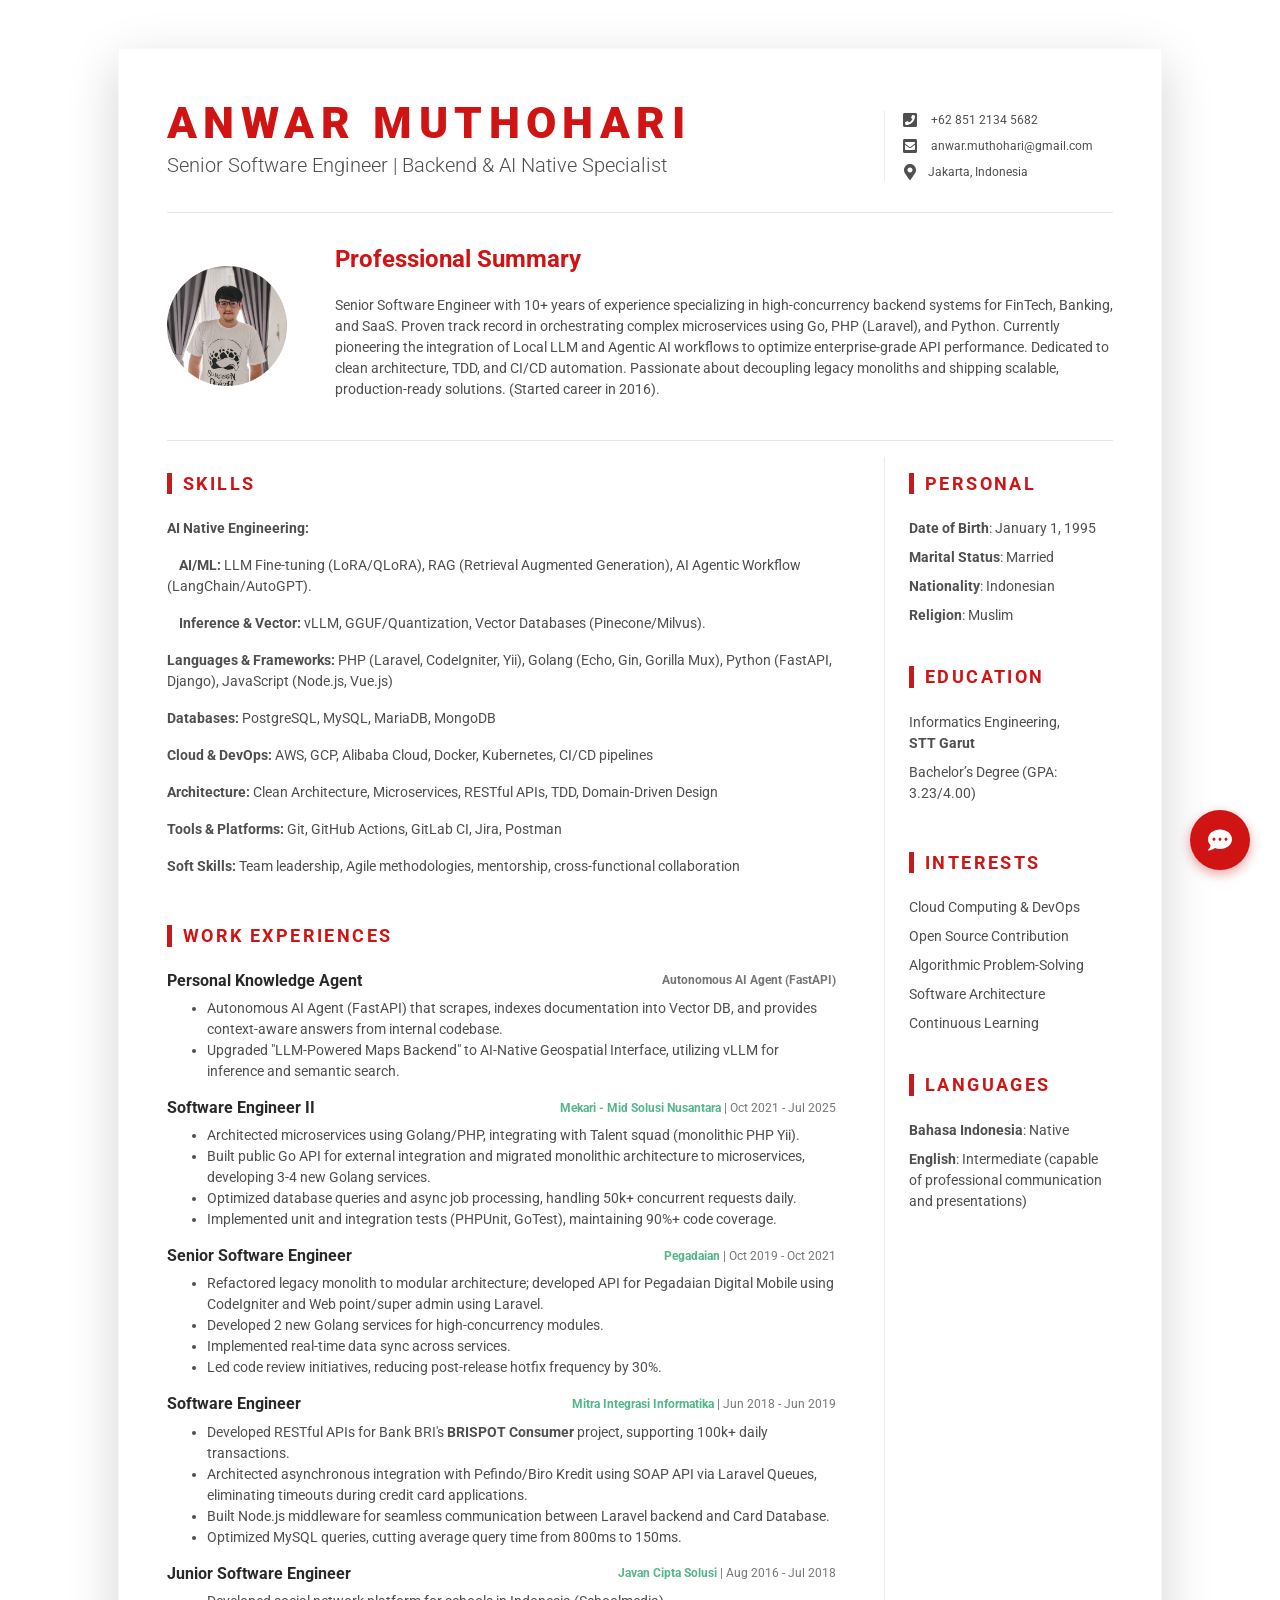
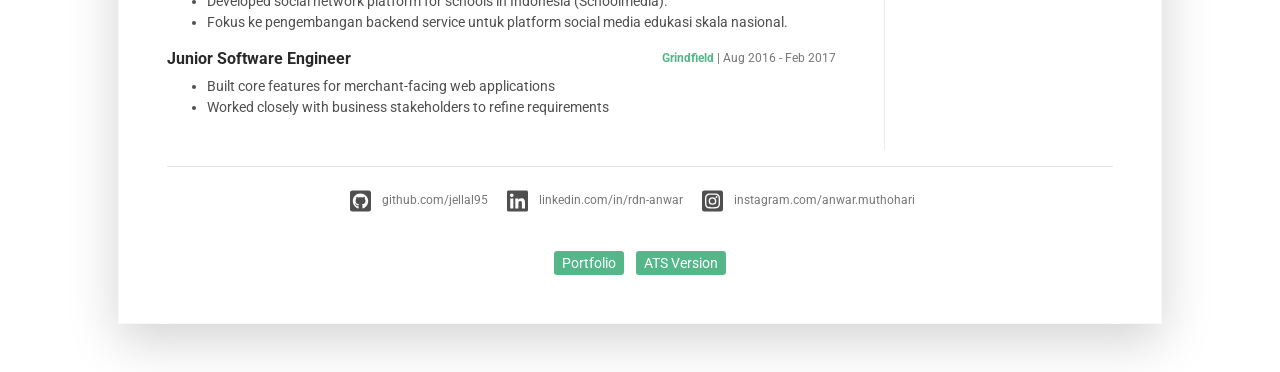
==== index.html @ 89dfbe62 "feat: correct Javan/Suitmedia/Schoolmedia project details and adjust 10+ year experience timeline" ====
<!DOCTYPE html>
<html lang="en">
<head>
    <title>Anwar Muthohari - Software Engineer</title>

    <!-- Meta -->
    <meta charset="utf-8">
    <meta name="viewport" content="width=device-width, initial-scale=1.0">
    <meta name="description"
          content="Anwar Muthohari - Senior Software Engineer with expertise in PHP, Golang, and scalable system development.">
    <link rel="shortcut icon" href="favicon.ico">

    <!-- Google Fonts -->
    <link href="https://fonts.googleapis.com/css?family=Roboto:300,400,500,700" rel="stylesheet">

    <!-- FontAwesome JS-->
    <script defer src="assets/fontawesome/js/all.min.js"></script>

    <!-- Theme CSS -->
    <link id="theme-style" rel="stylesheet" href="assets/css/devresume.css">
    <style>
        .resume-name {
            color: #d01414;
        }

        .resume-section-heading:before {
            background: #c31c1c;
        }

        .resume-section-heading {
            color: #d01414;
        }

        /* AI Chat Widget CSS */
        .ai-chat-widget {
            position: fixed;
            bottom: 30px;
            right: 30px;
            z-index: 1000;
            font-family: 'Roboto', sans-serif;
        }
        .ai-chat-btn {
            width: 60px;
            height: 60px;
            border-radius: 50%;
            background-color: #d01414;
            color: white;
            border: none;
            box-shadow: 0 4px 12px rgba(208, 20, 20, 0.4);
            cursor: pointer;
            font-size: 24px;
            display: flex;
            align-items: center;
            justify-content: center;
            transition: transform 0.3s ease, background-color 0.3s ease;
        }
        .ai-chat-btn:hover {
            transform: scale(1.1);
            background-color: #c31c1c;
        }
        .ai-chat-window {
            display: none;
            position: absolute;
            bottom: 80px;
            right: 0;
            width: 340px;
            height: 420px;
            background: white;
            border-radius: 12px;
            box-shadow: 0 5px 25px rgba(0,0,0,0.2);
            flex-direction: column;
            overflow: hidden;
            border: 1px solid #f0f0f0;
        }
        .ai-chat-header {
            background-color: #d01414;
            color: white;
            padding: 15px;
            display: flex;
            justify-content: space-between;
            align-items: center;
            font-weight: 500;
        }
        .ai-chat-close {
            cursor: pointer;
            background: none;
            border: none;
            color: white;
            font-size: 18px;
            padding: 0;
        }
        .ai-chat-messages {
            flex-grow: 1;
            padding: 15px;
            overflow-y: auto;
            background-color: #fcfcfc;
            display: flex;
            flex-direction: column;
            gap: 12px;
        }
        .ai-message {
            max-width: 85%;
            padding: 10px 14px;
            border-radius: 12px;
            font-size: 14px;
            line-height: 1.4;
            word-wrap: break-word;
        }
        .ai-message.bot {
            background-color: #fff;
            border: 1px solid #eee;
            align-self: flex-start;
            border-bottom-left-radius: 4px;
            box-shadow: 0 1px 2px rgba(0,0,0,0.05);
        }
        .ai-message.user {
            background-color: #d01414;
            color: white;
            align-self: flex-end;
            border-bottom-right-radius: 4px;
            box-shadow: 0 1px 2px rgba(208, 20, 20, 0.2);
        }
        .ai-chat-input {
            display: flex;
            padding: 12px;
            background: white;
            border-top: 1px solid #eee;
            align-items: center;
        }
        .ai-chat-input input {
            flex-grow: 1;
            border: 1px solid #ddd;
            border-radius: 20px;
            padding: 8px 15px;
            outline: none;
            font-size: 14px;
            transition: border-color 0.2s;
        }
        .ai-chat-input input:focus {
            border-color: #d01414;
        }
        .ai-chat-input button {
            background: #d01414;
            color: white;
            border: none;
            border-radius: 50%;
            width: 38px;
            height: 38px;
            margin-left: 8px;
            cursor: pointer;
            display: flex;
            align-items: center;
            justify-content: center;
            transition: background-color 0.2s;
        }
        .ai-chat-input button:hover {
            background: #c31c1c;
        }
    </style>
</head>

<body>

<div class="main-wrapper">
    <div class="container px-3 px-lg-5">
        <article class="resume-wrapper mx-auto theme-bg-light p-5 mb-5 my-5 shadow-lg">
            <!-- Header -->
            <div class="resume-header">
                <div class="row align-items-center">
                    <div class="resume-title col-12 col-md-6 col-lg-8 col-xl-9">
                        <h2 class="resume-name mb-0 text-uppercase">Anwar Muthohari</h2>
                        <p class="resume-tagline">Senior Software Engineer | Backend & AI Native Specialist</p>
                    </div>
                    <div class="resume-contact col-12 col-md-6 col-lg-4 col-xl-3">
                        <ul class="list-unstyled mb-0">
                            <li class="mb-2">
                                <i class="fas fa-phone-square fa-fw fa-lg mr-2 "></i>
                                <a class="resume-link" href="tel:+6285121345682">+62 851 2134 5682</a>
                            </li>
                            <li class="mb-2">
                                <i class="fas fa-envelope-square fa-fw fa-lg mr-2"></i>
                                <a class="resume-link"
                                   href="mailto:anwar.muthohari@gmail.com">anwar.muthohari@gmail.com</a>
                            </li>
                            <li class="mb-0">
                                <i class="fas fa-map-marker-alt fa-fw fa-lg mr-2"></i>Jakarta, Indonesia
                            </li>
                        </ul>
                    </div>
                </div>

            </div>
            <hr>
            <div class="resume-intro py-3">
                <div class="media flex-column flex-md-row align-items-center">
                    <img class="resume-profile-image mb-3 mb-md-0 mr-md-5 ml-md-0 rounded mx-auto"
                         src="assets/images/anwar-profile-circle.png" alt="image">
                    <div class="media-body text-left">
                        <h4 class="item-title mb-md-0" style="color: #d01414">Professional Summary</h4>
                        <br>
                        <p class="mb-2">
                            Senior Software Engineer with 10+ years of experience specializing in high-concurrency backend systems for FinTech, Banking, and SaaS. Proven track record in orchestrating complex microservices using Go, PHP (Laravel), and Python. Currently pioneering the integration of Local LLM and Agentic AI workflows to optimize enterprise-grade API performance. Dedicated to clean architecture, TDD, and CI/CD automation. Passionate about decoupling legacy monoliths and shipping scalable, production-ready solutions. (Started career in 2016).
                        </p>
                    </div>
                </div>
            </div>
            <hr>
            <div class="resume-body">
                <div class="row">
                    <div class="resume-main col-12 col-lg-8 col-xl-9 pr-0 pr-lg-5">
                        <section class="education-section py-3">
                            <h3 class="text-uppercase resume-section-heading mb-4">Skills</h3>
                            <div class="item mb-3">
                                <div class="item-content">
                                    <p><strong>AI Native Engineering:</strong></p>
                                    <p>&nbsp;&nbsp;&nbsp;&nbsp;<strong>AI/ML:</strong> LLM Fine-tuning (LoRA/QLoRA), RAG (Retrieval Augmented Generation), AI Agentic Workflow (LangChain/AutoGPT).</p>
                                    <p>&nbsp;&nbsp;&nbsp;&nbsp;<strong>Inference & Vector:</strong> vLLM, GGUF/Quantization, Vector Databases (Pinecone/Milvus).</p>
                                    <p><strong>Languages & Frameworks:</strong> PHP (Laravel, CodeIgniter, Yii), Golang
                                        (Echo, Gin, Gorilla Mux), Python (FastAPI, Django), JavaScript (Node.js, Vue.js)
                                    </p>
                                    <p><strong>Databases:</strong> PostgreSQL, MySQL, MariaDB, MongoDB</p>

                                    <p><strong>Cloud & DevOps:</strong> AWS, GCP, Alibaba Cloud, Docker, Kubernetes,
                                        CI/CD pipelines</p>
                                    <p><strong>Architecture:</strong> Clean Architecture, Microservices, RESTful APIs,
                                        TDD, Domain-Driven Design</p>
                                    <p><strong>Tools & Platforms:</strong> Git, GitHub Actions, GitLab CI, Jira, Postman
                                    </p>
                                    <p><strong>Soft Skills:</strong> Team leadership, Agile methodologies, mentorship,
                                        cross-functional collaboration</p>
                                </div>
                            </div>
                        </section>

                        <section class="work-section py-3">
                            <h3 class="text-uppercase resume-section-heading mb-4">Work Experiences</h3>

                            <div class="item mb-3">
                                <div class="item-heading row align-items-center mb-2">
                                    <h4 class="item-title col-12 col-md-6 col-lg-5 mb-2 mb-md-0">Personal Knowledge Agent</h4>
                                    <div class="item-meta col-12 col-md-6 col-lg-7 text-muted text-left text-md-right">
                                        <strong>Autonomous AI Agent (FastAPI)</strong>
                                    </div>
                                </div>
                                <div class="item-content">
                                    <ul class="resume-list">
                                        <li>Autonomous AI Agent (FastAPI) that scrapes, indexes documentation into Vector DB, and provides context-aware answers from internal codebase.</li>
                                        <li>Upgraded "LLM-Powered Maps Backend" to AI-Native Geospatial Interface, utilizing vLLM for inference and semantic search.</li>
                                    </ul>
                                </div>
                            </div>

                            <div class="item mb-3">
                                <div class="item-heading row align-items-center mb-2">
                                    <h4 class="item-title col-12 col-md-6 col-lg-5 mb-2 mb-md-0">Software Engineer
                                        II</h4>
                                    <div class="item-meta col-12 col-md-6 col-lg-7 text-muted text-left text-md-right">
                                        <strong><a href="https://mekari.com" target="_blank">Mekari - Mid Solusi
                                            Nusantara</a></strong> | Oct 2021 - Jul 2025
                                    </div>
                                </div>
                                <div class="item-content">
                                    <ul class="resume-list">
                                        <li>Architected microservices using Golang/PHP, integrating with Talent squad (monolithic PHP Yii).</li>
                                        <li>Built public Go API for external integration and migrated monolithic architecture to microservices, developing 3-4 new Golang services.</li>
                                        <li>Optimized database queries and async job processing, handling 50k+ concurrent requests daily.</li>
                                        <li>Implemented unit and integration tests (PHPUnit, GoTest), maintaining 90%+ code coverage.</li>
                                    </ul>
                                </div>
                            </div>

                            <div class="item mb-3">
                                <div class="item-heading row align-items-center mb-2">
                                    <h4 class="item-title col-12 col-md-6 col-lg-7 mb-2 mb-md-0">Senior Software
                                        Engineer</h4>
                                    <div class="item-meta col-12 col-md-6 col-lg-5 text-muted text-left text-md-right">
                                        <strong>
                                            <a href="https://pegadaian.co.id" target="_blank">Pegadaian </a>
                                        </strong> | Oct 2019 - Oct 2021
                                    </div>
                                </div>
                                <div class="item-content">
                                    <ul class="resume-list">
                                        <li>Refactored legacy monolith to modular architecture; developed API for Pegadaian Digital Mobile using CodeIgniter and Web point/super admin using Laravel.</li>
                                        <li>Developed 2 new Golang services for high-concurrency modules.</li>
                                        <li>Implemented real-time data sync across services.</li>
                                        <li>Led code review initiatives, reducing post-release hotfix frequency by 30%.</li>
                                    </ul>
                                </div>
                            </div>

                            <div class="item mb-3">
                                <div class="item-heading row align-items-center mb-2">
                                    <h4 class="item-title col-12 col-md-6 col-lg-5 mb-2 mb-md-0">Software Engineer</h4>
                                    <div class="item-meta col-12 col-md-6 col-lg-7 text-muted text-left text-md-right">
                                        <strong><a href="https://www.mii.co.id" target="_blank">Mitra Integrasi
                                            Informatika</a></strong> | Jun 2018 - Jun 2019
                                    </div>
                                </div>
                                <div class="item-content">
                                    <ul class="resume-list">
                                        <li>Developed RESTful APIs for Bank BRI's <strong>BRISPOT Consumer</strong> project, supporting 100k+ daily transactions.</li>
                                        <li>Architected asynchronous integration with Pefindo/Biro Kredit using SOAP API via Laravel Queues, eliminating timeouts during credit card applications.</li>
                                        <li>Built Node.js middleware for seamless communication between Laravel backend and Card Database.</li>
                                        <li>Optimized MySQL queries, cutting average query time from 800ms to 150ms.</li>
                                    </ul>
                                </div>
                            </div>

                            <div class="item mb-3">
                                <div class="item-heading row align-items-center mb-2">
                                    <h4 class="item-title col-12 col-md-6 col-lg-6 mb-2 mb-md-0">Junior Software
                                        Engineer</h4>
                                    <div class="item-meta col-12 col-md-6 col-lg-6 text-muted text-left text-md-right">
                                        <strong><a href="https://javan.co.id/id" target="_blank">Javan Cipta Solusi</a></strong>
                                        | Aug 2016 - Jul 2018
                                    </div>
                                </div>
                                <div class="item-content">
                                    <ul class="resume-list">
                                        <li>Developed social network platform for schools in Indonesia (Schoolmedia).</li>
                                        <li>Fokus ke pengembangan backend service untuk platform social media edukasi skala nasional.</li>
                                    </ul>
                                </div>
                            </div>

                            <div class="item">
                                <div class="item-heading row align-items-center mb-2">
                                    <h4 class="item-title col-12 col-md-6 col-lg-6 mb-2 mb-md-0">Junior Software
                                        Engineer</h4>
                                    <div class="item-meta col-12 col-md-6 col-lg-6 text-muted text-left text-md-right">
                                        <strong><a href="http://grindfield.com" target="_blank">Grindfield</a></strong>
                                        | Aug 2016 - Feb 2017
                                    </div>
                                </div>
                                <div class="item-content">
                                    <ul class="resume-list">
                                        <li>Built core features for merchant-facing web applications</li>
                                        <li>Worked closely with business stakeholders to refine requirements</li>
                                    </ul>
                                </div>
                            </div>
                        </section>
                    </div>

                    <aside class="resume-aside col-12 col-lg-4 col-xl-3 px-lg-4 pb-lg-4">
                        <section class="personal-section py-3">
                            <h3 class="text-uppercase resume-section-heading mb-4">Personal</h3>
                            <ul class="list-unstyled resume-interests-list mb-0">
                                <li class="mb-2"><strong>Date of Birth</strong>: January 1, 1995</li>
                                <li class="mb-2"><strong>Marital Status</strong>: Married</li>
                                <li class="mb-2"><strong>Nationality</strong>: Indonesian</li>
                                <li class="mb-2"><strong>Religion</strong>: Muslim</li>
                            </ul>
                        </section>

                        <section class="skills-section py-3">
                            <h3 class="text-uppercase resume-section-heading mb-4">Education</h3>
                            <div class="item">
                                <ul class="list-unstyled resume-skills-list">
                                    <li class="mb-2">Informatics Engineering, <br><strong>STT Garut</strong></li>
                                    <li class="mb-2">Bachelor’s Degree (GPA: 3.23/4.00)</li>
                                </ul>
                            </div>
                        </section>

                        <section class="skills-section py-3">
                            <h3 class="text-uppercase resume-section-heading mb-4">Interests</h3>
                            <ul class="list-unstyled resume-interests-list mb-0">
                                <li class="mb-2">Cloud Computing & DevOps</li>
                                <li class="mb-2">Open Source Contribution</li>
                                <li class="mb-2">Algorithmic Problem-Solving</li>
                                <li class="mb-2">Software Architecture</li>
                                <li class="mb-2">Continuous Learning</li>
                            </ul>
                        </section>

                        <section class="language-section py-3">
                            <h3 class="text-uppercase resume-section-heading mb-4">Languages</h3>
                            <ul class="list-unstyled resume-interests-list mb-0">
                                <li class="mb-2"><strong>Bahasa Indonesia</strong>: Native</li>
                                <li class="mb-2"><strong>English</strong>: Intermediate (capable of professional
                                    communication and presentations)
                                </li>
                            </ul>
                        </section>

                    </aside>
                </div>
            </div>
            <hr>

            <div class="resume-footer text-center">
                <ul class="resume-social-list list-inline mx-auto mb-0 d-inline-block text-muted">
                    <li class="list-inline-item mb-lg-0 mr-3">
                        <a class="resume-link" href="https://github.com/jellal95">
                            <i class="fab fa-github-square fa-2x mr-2" data-fa-transform="down-4"></i>
                            <span class="d-none d-lg-inline-block text-muted">
								github.com/jellal95
							</span>
                        </a>
                    </li>
                    <li class="list-inline-item mb-lg-0 mr-3">
                        <a class="resume-link" href="https://www.linkedin.com/in/rdn-anwar/">
                            <i class="fab fa-linkedin fa-2x mr-2" data-fa-transform="down-4"></i>
                            <span class="d-none d-lg-inline-block text-muted">
								linkedin.com/in/rdn-anwar
							</span>
                        </a>
                    </li>
                    <li class="list-inline-item mb-lg-0 mr-lg-3">
                        <a class="resume-link" href="https://www.instagram.com/anwar.muthohari/">
                            <i class="fab fa-instagram-square fa-2x mr-2" data-fa-transform="down-4"></i>
                            <span class="d-none d-lg-inline-block text-muted">
                                instagram.com/anwar.muthohari
                            </span>
                        </a>
                    </li>
                </ul>

                <div class="mt-3">
                    <br>
                    <a href="portofolio.html" class="btn-sm btn-primary">Portfolio</a>
                    <a href="ats-friendly.html"
                       class="btn-sm btn-primary ml-2">ATS Version</a>
                </div>
            </div>
        </article>
    </div>
</div>

<!-- AI Chat Widget -->
<div class="ai-chat-widget">
    <div class="ai-chat-window" id="ai-chat-window">
        <div class="ai-chat-header">
            <span><i class="fas fa-robot mr-2"></i> CV Assistant</span>
            <button class="ai-chat-close" id="ai-chat-close"><i class="fas fa-times"></i></button>
        </div>
        <div class="ai-chat-messages" id="ai-chat-messages">
            <div class="ai-message bot">Hello! I'm an AI assistant trained on Anwar's resume. Ask me about his experience, skills, or contact info!</div>
        </div>
        <div class="ai-chat-input">
            <input type="text" id="ai-chat-input-field" placeholder="Ask a question..." autocomplete="off">
            <button id="ai-chat-send"><i class="fas fa-paper-plane"></i></button>
        </div>
    </div>
    <button class="ai-chat-btn" id="ai-chat-btn" title="Chat with AI Assistant">
        <i class="fas fa-comment-dots"></i>
    </button>
</div>

<script>
    document.addEventListener('DOMContentLoaded', () => {
        const chatBtn = document.getElementById('ai-chat-btn');
        const chatWindow = document.getElementById('ai-chat-window');
        const closeBtn = document.getElementById('ai-chat-close');
        const messagesContainer = document.getElementById('ai-chat-messages');
        const chatInput = document.getElementById('ai-chat-input-field');
        const sendBtn = document.getElementById('ai-chat-send');

        let isChatOpen = false;

        chatBtn.addEventListener('click', () => {
            isChatOpen = !isChatOpen;
            chatWindow.style.display = isChatOpen ? 'flex' : 'none';
            if(isChatOpen) chatInput.focus();
        });

        closeBtn.addEventListener('click', () => {
            isChatOpen = false;
            chatWindow.style.display = 'none';
        });

        function addMessage(text, sender) {
            const msg = document.createElement('div');
            msg.className = 'ai-message ' + sender;
            msg.innerHTML = text;
            messagesContainer.appendChild(msg);
            messagesContainer.scrollTop = messagesContainer.scrollHeight;
        }

        function getBotResponse(input) {
            const text = input.toLowerCase();
            if (text.includes('experience') || text.includes('work') || text.includes('job')) {
                return "Anwar has over 9 years of experience. He's currently a Software Engineer II at Mekari. Previously, he worked at Pegadaian, Mitra Integrasi Informatika, Javan Cipta Solusi, and Grindfield.";
            function getBotResponse(input) {
                const text = input.toLowerCase();
                if (text.includes('hi') || text.includes('hello')) {
                    return "Hi there! I'm Anwar's AI assistant. You can ask me about his <b>experience</b>, <b>skills</b>, <b>education</b>, or specific companies like <b>BRI</b>, <b>Mekari</b>, or <b>Pegadaian</b>. What would you like to know?";
                } else if (text.includes('bri')) {
                    return "Anwar has extensive experience with BRI through two different roles:<br>1. <b>Dikshatek Indonesia:</b> Developed the <b>EDC Single App</b> using Golang, PostgreSQL, and Kong Gateway on OpenShift (OCP).<br>2. <b>Mitra Integrasi Informatika (MII):</b> Worked on <b>BRISPOT Consumer</b>, architected async SOAP integration with Pefindo/Biro Kredit via Laravel Queues, and built Node.js middleware for Laravel-to-Card Database communication.";
                } else if (text.includes('mekari')) {
                    return "At Mekari, Anwar worked as a Software Engineer II. He integrated the Talenta squad (monolithic PHP Yii), built a public Go API for external integration, and migrated the legacy monolithic architecture to microservices, developing 3-4 new Golang services.";
                } else if (text.includes('pegadaian')) {
                    return "At Pegadaian, Anwar served as a Senior Software Engineer. He refactored legacy monoliths to modular architecture, developed the Pegadaian Digital Mobile API using CodeIgniter, built Web point/super admin tools using Laravel, and developed 2 new Golang services for high-concurrency modules.";
                } else if (text.includes('ai') || text.includes('llm') || text.includes('agent') || text.includes('native')) {
                    return "Anwar is an AI Native Engineer. He specializes in LLM Fine-tuning (LoRA/QLoRA), RAG systems, and building AI Agentic workflows with LangChain. His recent project is a Personal Knowledge Agent that indexes codebases into Vector Databases, and an AI-Native Geospatial Interface using vLLM for high-performance semantic search.";
                } else if (text.includes('experience') || text.includes('work') || text.includes('job')) {
                    return "Anwar has over 10 years of experience. He's currently a Backend Developer at Dikshatek (BRI Project). Previously, he held key roles at Mekari, Pegadaian, MII, Javan, and Grindfield.";
                } else if (text.includes('skill') || text.includes('tech') || text.includes('stack')) {
                    return "His core stack includes PHP (Laravel, CodeIgniter), Golang, Python (FastAPI), PostgreSQL, AWS, Docker, and Kubernetes. He's an expert in Clean Architecture and scalable systems. His AI Native skills include LLM Fine-tuning (LoRA/QLoRA), RAG systems, vLLM, and Vector Databases (Pinecone/Milvus).";
                } else if (text.includes('contact') || text.includes('email') || text.includes('phone') || text.includes('hire')) {
                    return "You can reach Anwar via email at <a href='mailto:anwar.muthohari@gmail.com'>anwar.muthohari@gmail.com</a>, phone at +62 851 2134 5682, or click here to <a href='https://wa.me/6285121345682' target='_blank'>Chat via WhatsApp</a>.";
                } else if (text.includes('education') || text.includes('university') || text.includes('study')) {
                    return "He holds a Bachelor's Degree in Informatics Engineering from STT Garut with a GPA of 3.23.";
                } else {
                    return "I'm a simple AI assistant. I can tell you about Anwar's <b>BRI projects</b>, <b>Mekari</b>, <b>Pegadaian</b>, <b>AI/LLM skills</b>, or <b>contact</b> info. What would you like to know?";
                }
            }

        function handleSend() {
            const text = chatInput.value.trim();
            if (text) {
                addMessage(text, 'user');
                chatInput.value = '';
                
                // Simulate AI typing delay
                setTimeout(() => {
                    const response = getBotResponse(text);
                    addMessage(response, 'bot');
                }, 500);
            }
        }

        sendBtn.addEventListener('click', handleSend);
        chatInput.addEventListener('keypress', (e) => {
            if (e.key === 'Enter') handleSend();
        });
    });
</script>
</body>
</html>
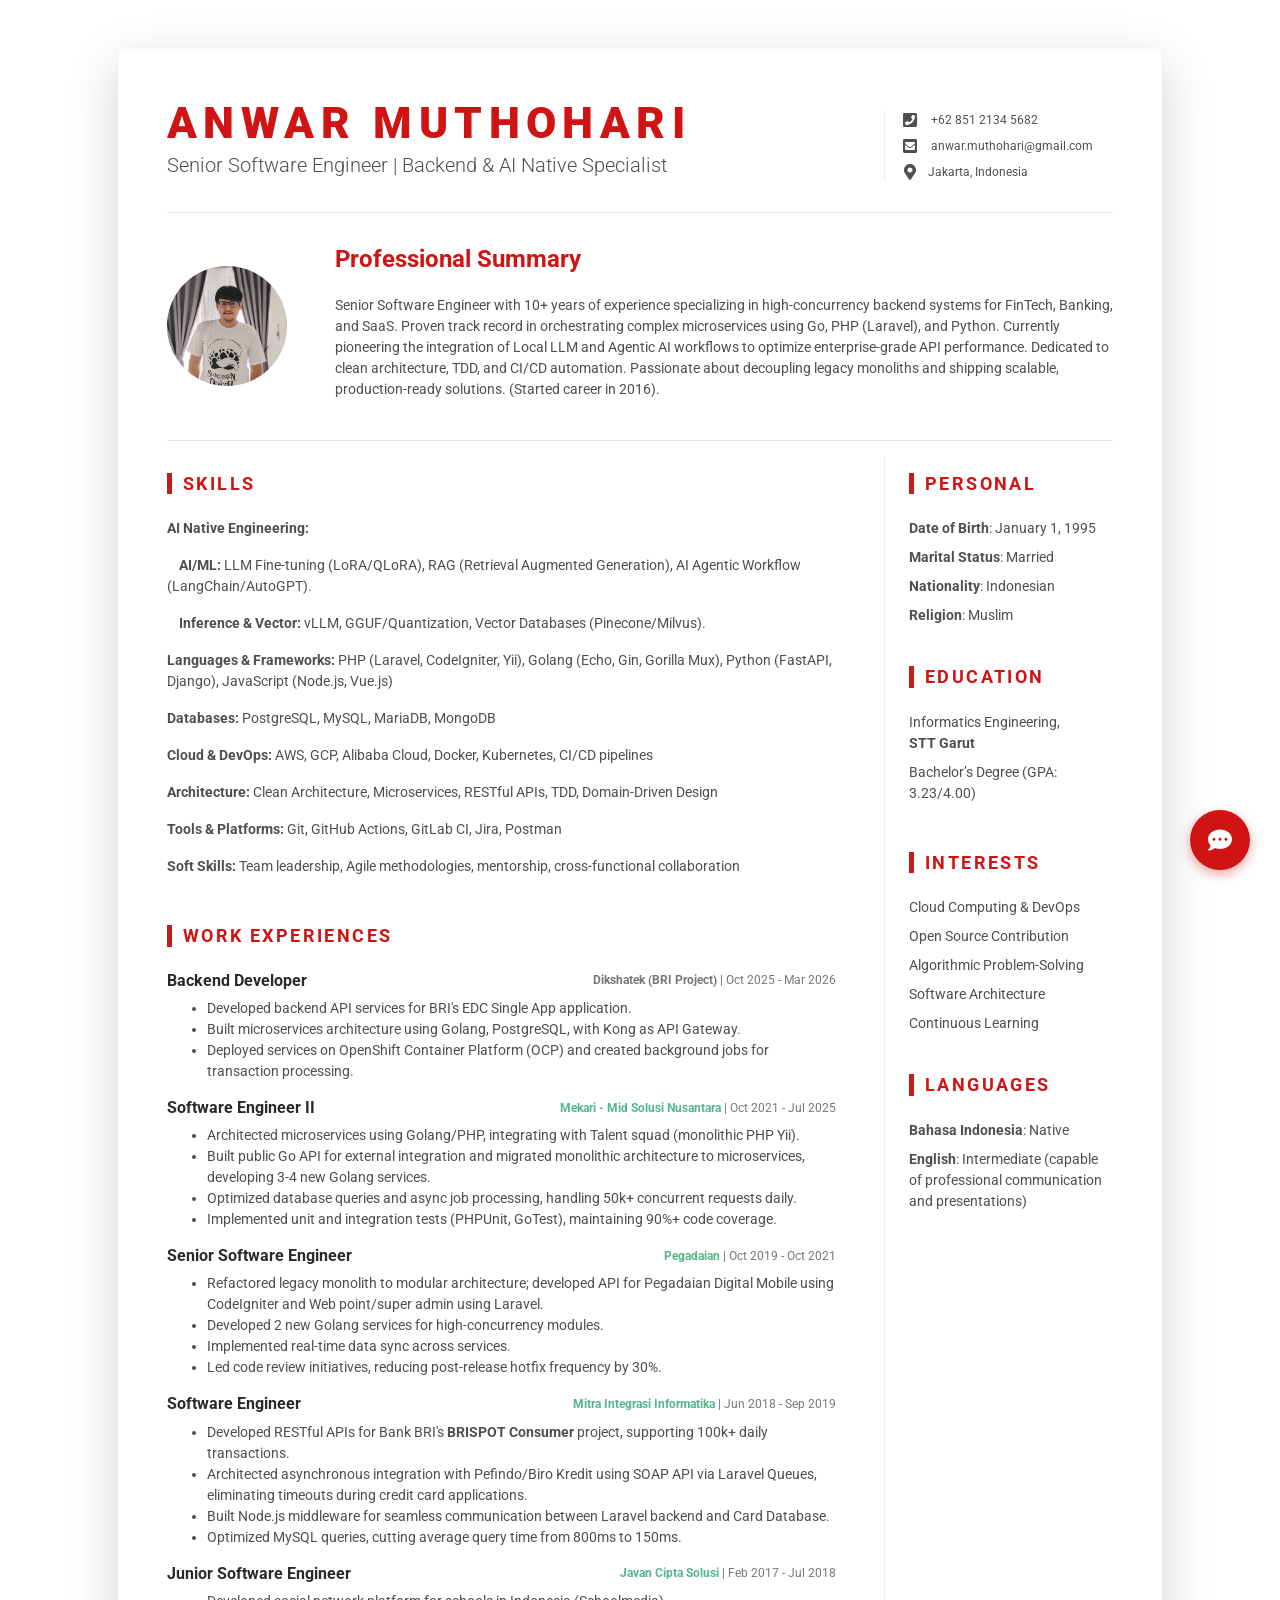
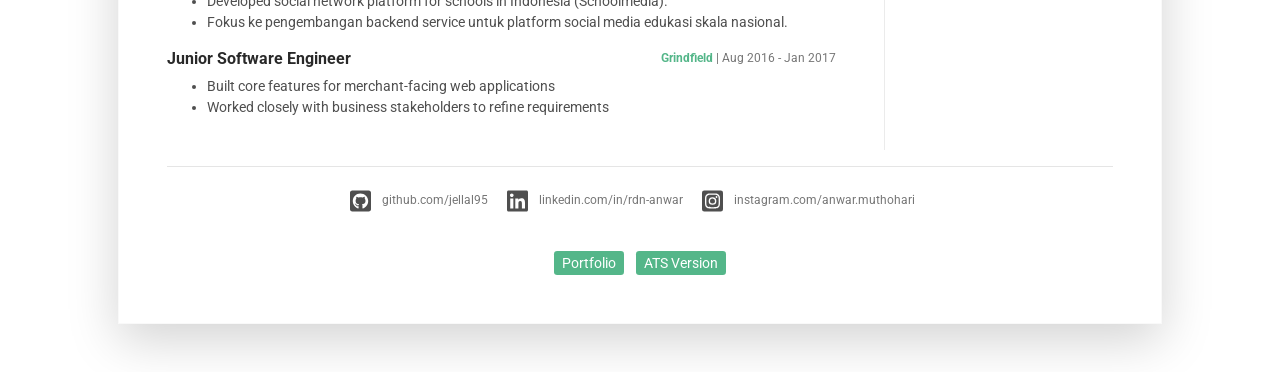
==== commit a482cdc5: "feat: sync timeline (Grindfield, Javan, MII 1y) & move AI projects to portfolio, final CV v2" ====
--- a/index.html
+++ b/index.html
@@ -237,15 +237,16 @@
 
                             <div class="item mb-3">
                                 <div class="item-heading row align-items-center mb-2">
-                                    <h4 class="item-title col-12 col-md-6 col-lg-5 mb-2 mb-md-0">Personal Knowledge Agent</h4>
+                                    <h4 class="item-title col-12 col-md-6 col-lg-5 mb-2 mb-md-0">Backend Developer</h4>
                                     <div class="item-meta col-12 col-md-6 col-lg-7 text-muted text-left text-md-right">
-                                        <strong>Autonomous AI Agent (FastAPI)</strong>
+                                        <strong>Dikshatek (BRI Project)</strong> | Oct 2025 - Mar 2026
                                     </div>
                                 </div>
                                 <div class="item-content">
                                     <ul class="resume-list">
-                                        <li>Autonomous AI Agent (FastAPI) that scrapes, indexes documentation into Vector DB, and provides context-aware answers from internal codebase.</li>
-                                        <li>Upgraded "LLM-Powered Maps Backend" to AI-Native Geospatial Interface, utilizing vLLM for inference and semantic search.</li>
+                                        <li>Developed backend API services for BRI's EDC Single App application.</li>
+                                        <li>Built microservices architecture using Golang, PostgreSQL, with Kong as API Gateway.</li>
+                                        <li>Deployed services on OpenShift Container Platform (OCP) and created background jobs for transaction processing.</li>
                                     </ul>
                                 </div>
                             </div>
@@ -294,7 +295,7 @@
                                     <h4 class="item-title col-12 col-md-6 col-lg-5 mb-2 mb-md-0">Software Engineer</h4>
                                     <div class="item-meta col-12 col-md-6 col-lg-7 text-muted text-left text-md-right">
                                         <strong><a href="https://www.mii.co.id" target="_blank">Mitra Integrasi
-                                            Informatika</a></strong> | Jun 2018 - Jun 2019
+                                            Informatika</a></strong> | Jun 2018 - Sep 2019
                                     </div>
                                 </div>
                                 <div class="item-content">
@@ -313,7 +314,7 @@
                                         Engineer</h4>
                                     <div class="item-meta col-12 col-md-6 col-lg-6 text-muted text-left text-md-right">
                                         <strong><a href="https://javan.co.id/id" target="_blank">Javan Cipta Solusi</a></strong>
-                                        | Aug 2016 - Jul 2018
+                                        | Feb 2017 - Jul 2018
                                     </div>
                                 </div>
                                 <div class="item-content">
@@ -330,7 +331,7 @@
                                         Engineer</h4>
                                     <div class="item-meta col-12 col-md-6 col-lg-6 text-muted text-left text-md-right">
                                         <strong><a href="http://grindfield.com" target="_blank">Grindfield</a></strong>
-                                        | Aug 2016 - Feb 2017
+                                        | Aug 2016 - Jan 2017
                                     </div>
                                 </div>
                                 <div class="item-content">
@@ -480,10 +481,6 @@
         }
 
         function getBotResponse(input) {
-            const text = input.toLowerCase();
-            if (text.includes('experience') || text.includes('work') || text.includes('job')) {
-                return "Anwar has over 9 years of experience. He's currently a Software Engineer II at Mekari. Previously, he worked at Pegadaian, Mitra Integrasi Informatika, Javan Cipta Solusi, and Grindfield.";
-            function getBotResponse(input) {
                 const text = input.toLowerCase();
                 if (text.includes('hi') || text.includes('hello')) {
                     return "Hi there! I'm Anwar's AI assistant. You can ask me about his <b>experience</b>, <b>skills</b>, <b>education</b>, or specific companies like <b>BRI</b>, <b>Mekari</b>, or <b>Pegadaian</b>. What would you like to know?";
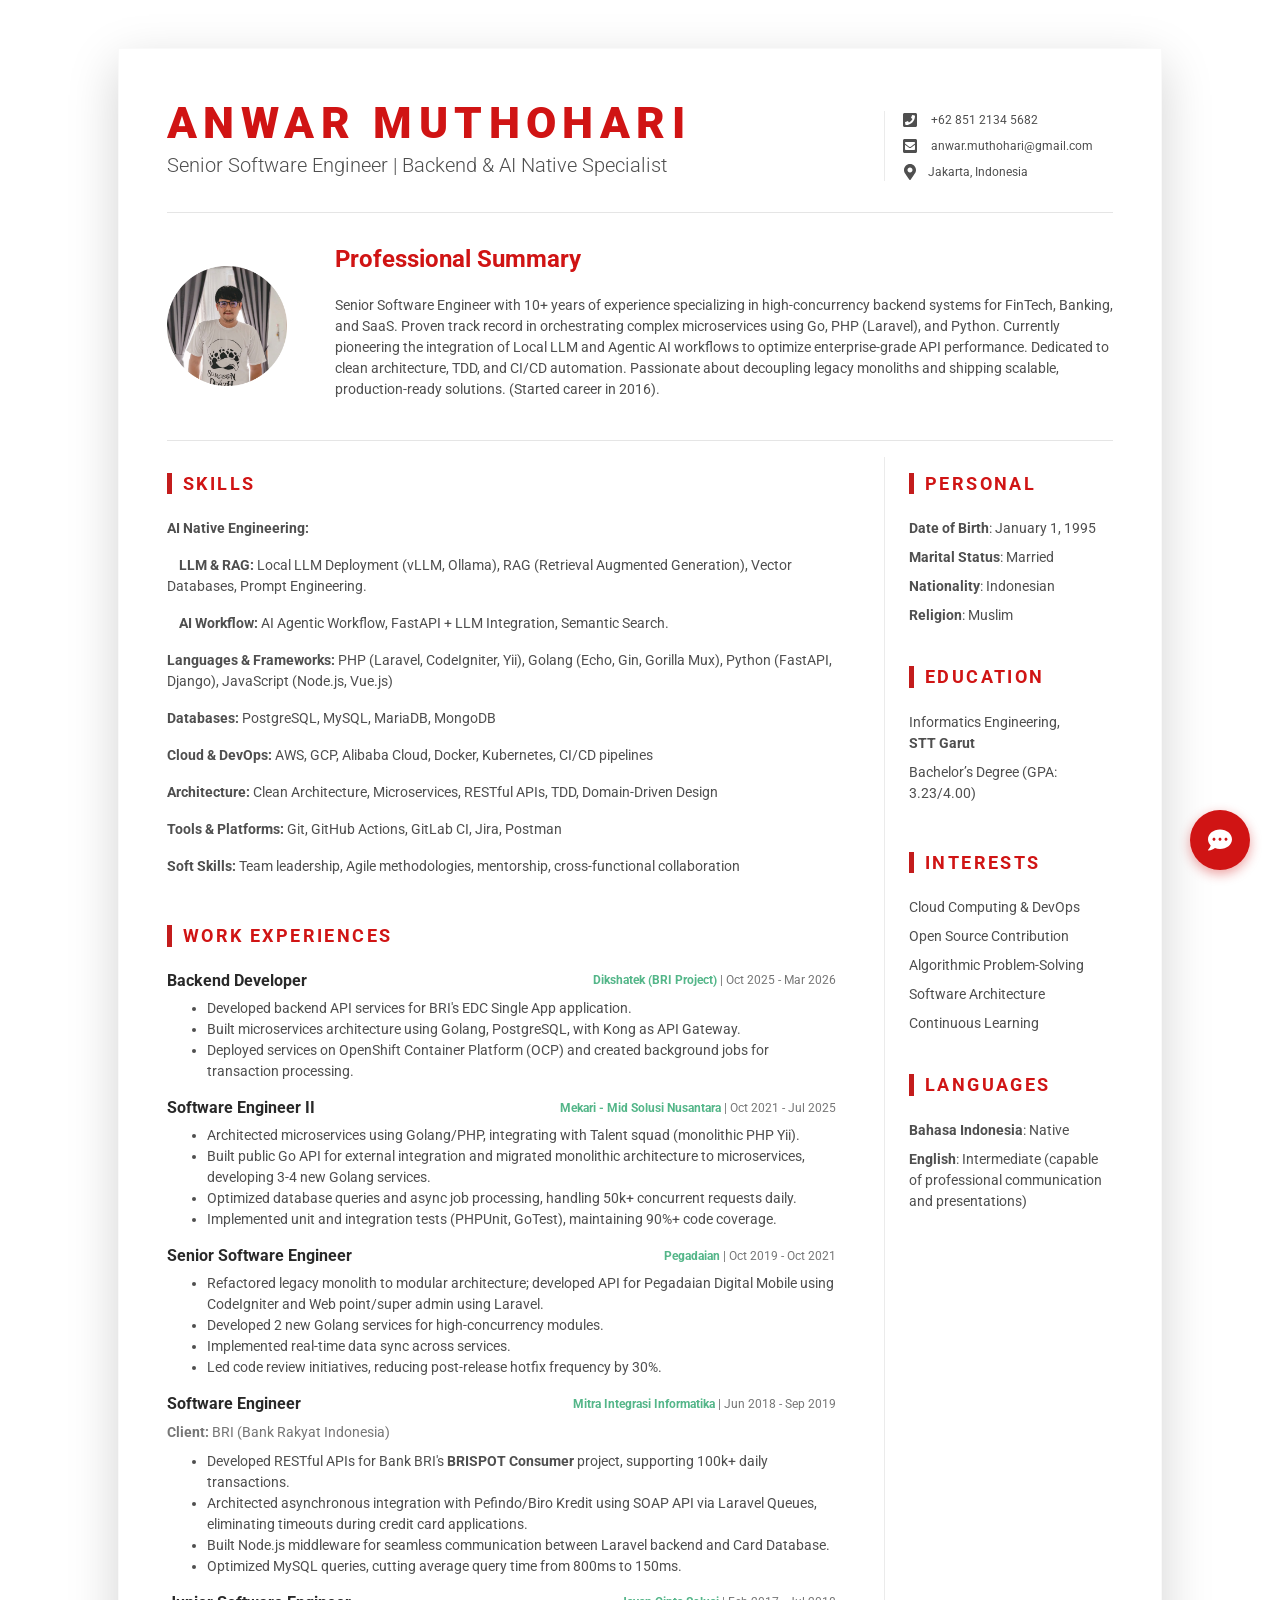
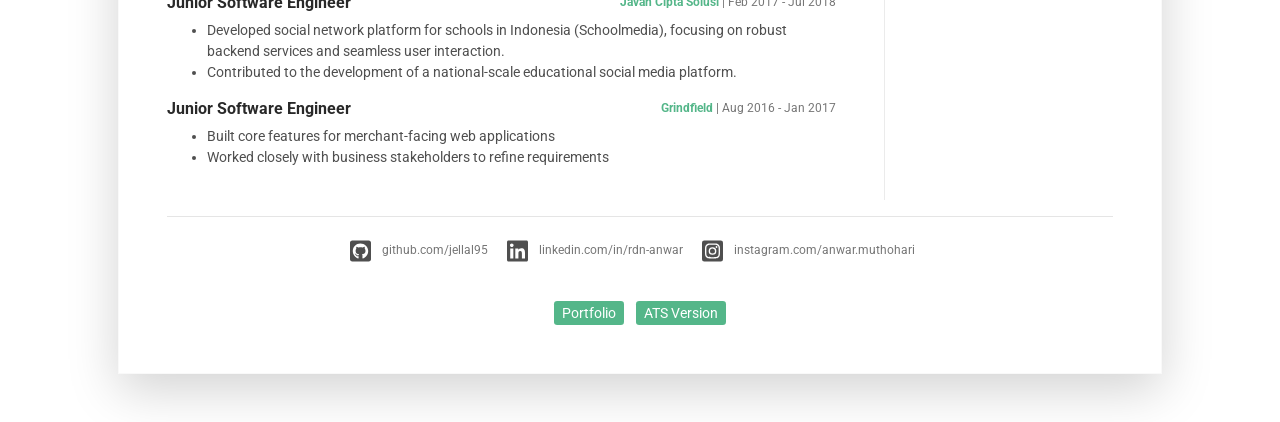
==== commit f5820b44: "feat: add Dikshatek link, add Client: BRI section to MII role" ====
--- a/index.html
+++ b/index.html
@@ -213,8 +213,8 @@
                             <div class="item mb-3">
                                 <div class="item-content">
                                     <p><strong>AI Native Engineering:</strong></p>
-                                    <p>&nbsp;&nbsp;&nbsp;&nbsp;<strong>AI/ML:</strong> LLM Fine-tuning (LoRA/QLoRA), RAG (Retrieval Augmented Generation), AI Agentic Workflow (LangChain/AutoGPT).</p>
-                                    <p>&nbsp;&nbsp;&nbsp;&nbsp;<strong>Inference & Vector:</strong> vLLM, GGUF/Quantization, Vector Databases (Pinecone/Milvus).</p>
+                                    <p>&nbsp;&nbsp;&nbsp;&nbsp;<strong>LLM & RAG:</strong> Local LLM Deployment (vLLM, Ollama), RAG (Retrieval Augmented Generation), Vector Databases, Prompt Engineering.</p>
+                                    <p>&nbsp;&nbsp;&nbsp;&nbsp;<strong>AI Workflow:</strong> AI Agentic Workflow, FastAPI + LLM Integration, Semantic Search.</p>
                                     <p><strong>Languages & Frameworks:</strong> PHP (Laravel, CodeIgniter, Yii), Golang
                                         (Echo, Gin, Gorilla Mux), Python (FastAPI, Django), JavaScript (Node.js, Vue.js)
                                     </p>
@@ -239,7 +239,7 @@
                                 <div class="item-heading row align-items-center mb-2">
                                     <h4 class="item-title col-12 col-md-6 col-lg-5 mb-2 mb-md-0">Backend Developer</h4>
                                     <div class="item-meta col-12 col-md-6 col-lg-7 text-muted text-left text-md-right">
-                                        <strong>Dikshatek (BRI Project)</strong> | Oct 2025 - Mar 2026
+                                        <strong><a href="https://dikshatek.co.id/" target="_blank">Dikshatek (BRI Project)</a></strong> | Oct 2025 - Mar 2026
                                     </div>
                                 </div>
                                 <div class="item-content">
@@ -299,6 +299,7 @@
                                     </div>
                                 </div>
                                 <div class="item-content">
+                                    <p class="text-muted mb-2"><strong>Client:</strong> BRI (Bank Rakyat Indonesia)</p>
                                     <ul class="resume-list">
                                         <li>Developed RESTful APIs for Bank BRI's <strong>BRISPOT Consumer</strong> project, supporting 100k+ daily transactions.</li>
                                         <li>Architected asynchronous integration with Pefindo/Biro Kredit using SOAP API via Laravel Queues, eliminating timeouts during credit card applications.</li>
@@ -319,8 +320,8 @@
                                 </div>
                                 <div class="item-content">
                                     <ul class="resume-list">
-                                        <li>Developed social network platform for schools in Indonesia (Schoolmedia).</li>
-                                        <li>Fokus ke pengembangan backend service untuk platform social media edukasi skala nasional.</li>
+                                        <li>Developed social network platform for schools in Indonesia (Schoolmedia), focusing on robust backend services and seamless user interaction.</li>
+                                        <li>Contributed to the development of a national-scale educational social media platform.</li>
                                     </ul>
                                 </div>
                             </div>
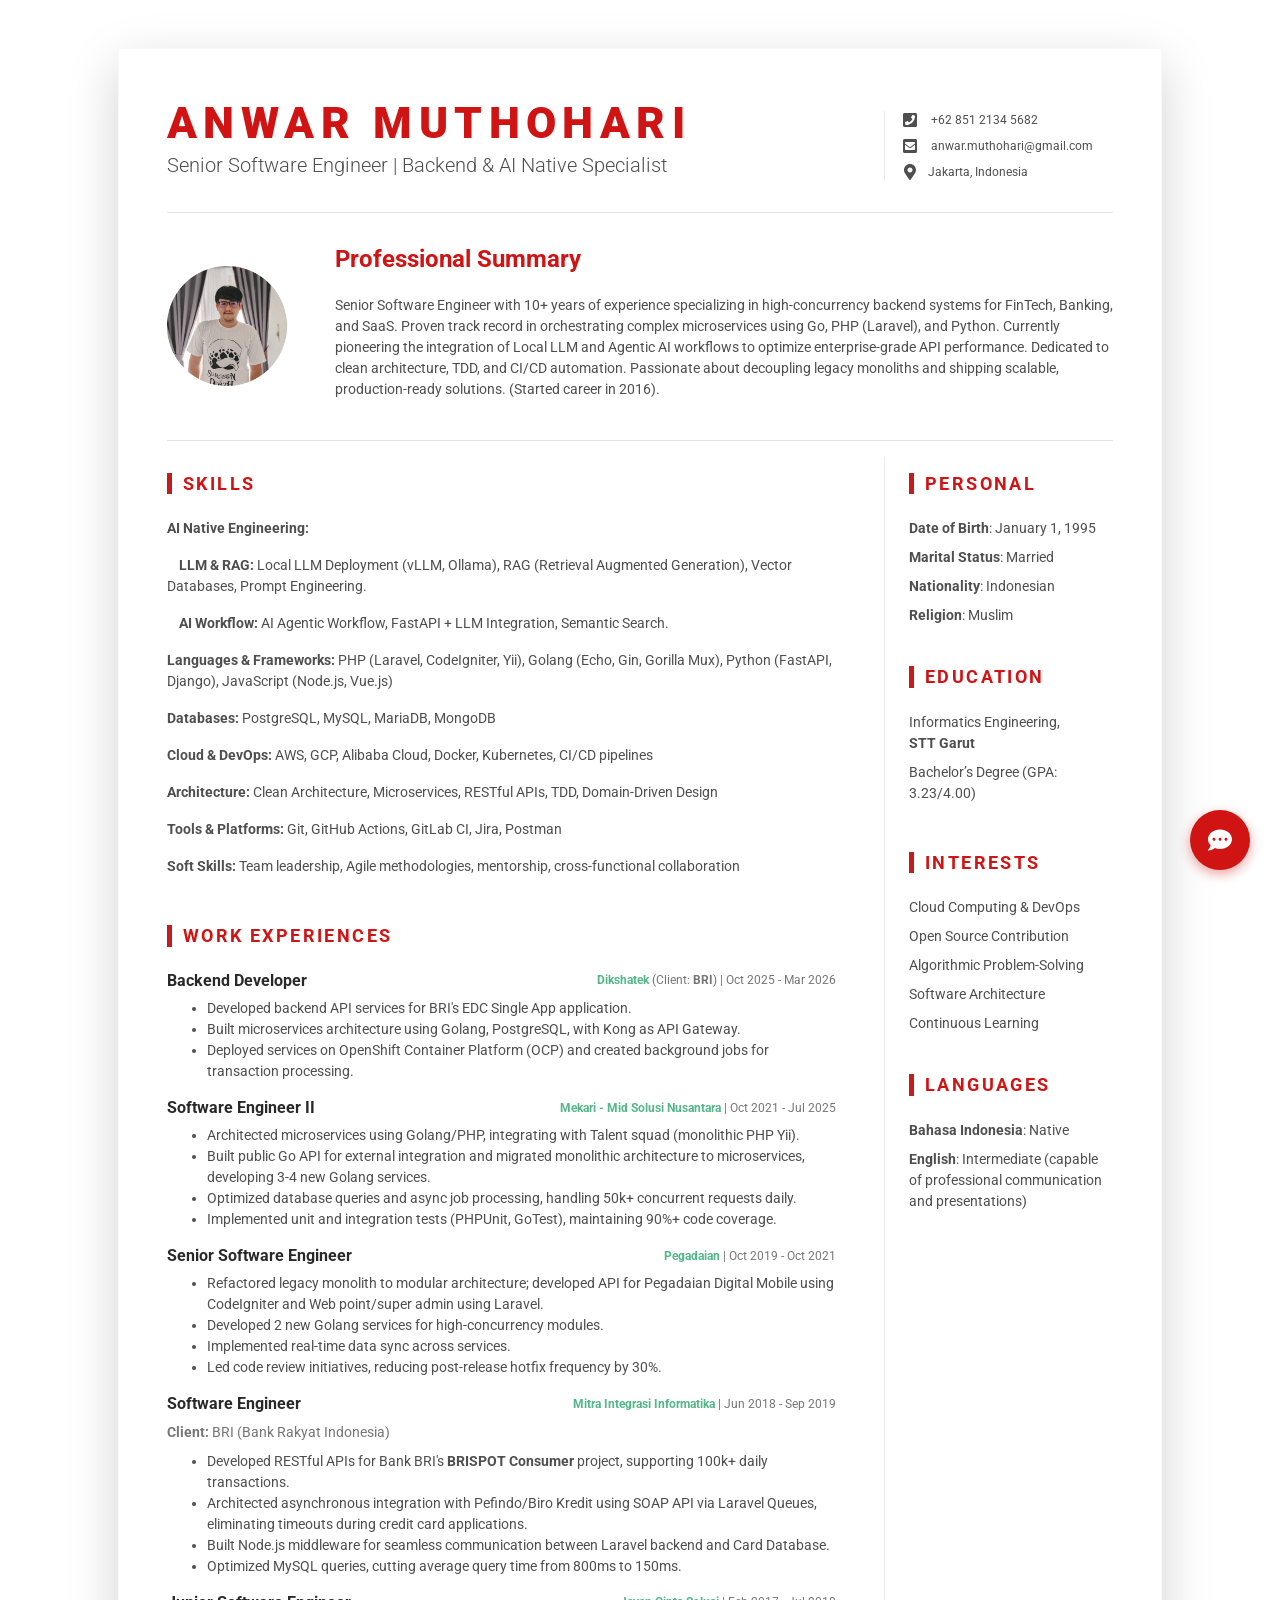
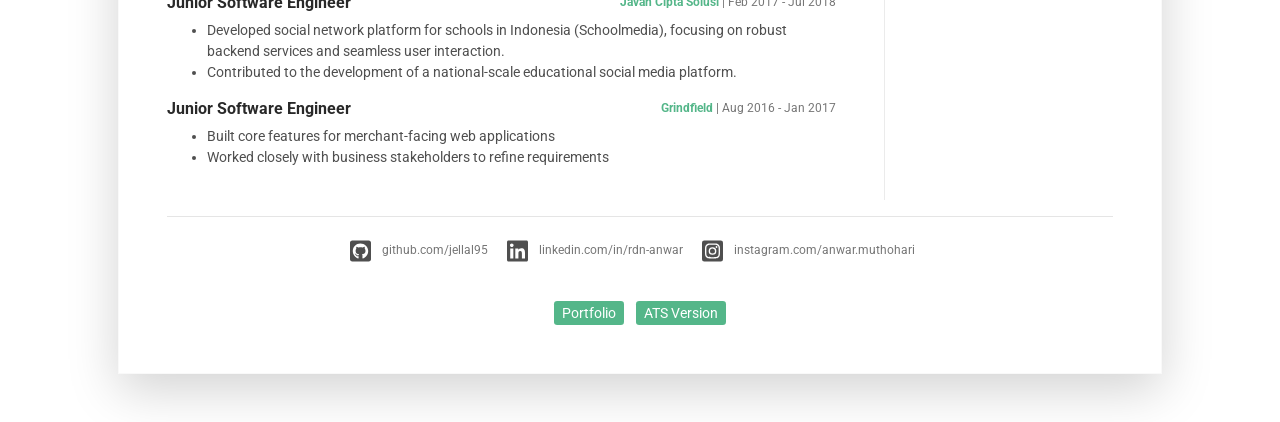
==== commit 04e6cb2d: "feat: Update resume portfolio and work experience details" ====
--- a/index.html
+++ b/index.html
@@ -239,7 +239,7 @@
                                 <div class="item-heading row align-items-center mb-2">
                                     <h4 class="item-title col-12 col-md-6 col-lg-5 mb-2 mb-md-0">Backend Developer</h4>
                                     <div class="item-meta col-12 col-md-6 col-lg-7 text-muted text-left text-md-right">
-                                        <strong><a href="https://dikshatek.co.id/" target="_blank">Dikshatek (BRI Project)</a></strong> | Oct 2025 - Mar 2026
+                                        <strong><a href="https://dikshatek.co.id/" target="_blank">Dikshatek</a></strong> (Client: <strong>BRI</strong>) | Oct 2025 - Mar 2026
                                     </div>
                                 </div>
                                 <div class="item-content">
@@ -486,13 +486,13 @@
                 if (text.includes('hi') || text.includes('hello')) {
                     return "Hi there! I'm Anwar's AI assistant. You can ask me about his <b>experience</b>, <b>skills</b>, <b>education</b>, or specific companies like <b>BRI</b>, <b>Mekari</b>, or <b>Pegadaian</b>. What would you like to know?";
                 } else if (text.includes('bri')) {
-                    return "Anwar has extensive experience with BRI through two different roles:<br>1. <b>Dikshatek Indonesia:</b> Developed the <b>EDC Single App</b> using Golang, PostgreSQL, and Kong Gateway on OpenShift (OCP).<br>2. <b>Mitra Integrasi Informatika (MII):</b> Worked on <b>BRISPOT Consumer</b>, architected async SOAP integration with Pefindo/Biro Kredit via Laravel Queues, and built Node.js middleware for Laravel-to-Card Database communication.";
+                    return "Anwar has extensive experience with BRI through two different roles:<br>1. <b>Dikshatek Indonesia:</b> Developed the <b>EDC Single App</b> using Golang, PostgreSQL, and Kong Gateway on OpenShift (OCP).<br>2. <b>Mitra Integrasi Informatika (MII):</b> Worked on <b>BRISPOT Consumer</b>, architected async SOAP integration with Pefindo/Biro Kredit via Laravel Queues, and built Node.js middleware for Laravel-to-Credit Card DB with Stored Procedures.";
                 } else if (text.includes('mekari')) {
                     return "At Mekari, Anwar worked as a Software Engineer II. He integrated the Talenta squad (monolithic PHP Yii), built a public Go API for external integration, and migrated the legacy monolithic architecture to microservices, developing 3-4 new Golang services.";
                 } else if (text.includes('pegadaian')) {
                     return "At Pegadaian, Anwar served as a Senior Software Engineer. He refactored legacy monoliths to modular architecture, developed the Pegadaian Digital Mobile API using CodeIgniter, built Web point/super admin tools using Laravel, and developed 2 new Golang services for high-concurrency modules.";
                 } else if (text.includes('ai') || text.includes('llm') || text.includes('agent') || text.includes('native')) {
-                    return "Anwar is an AI Native Engineer. He specializes in LLM Fine-tuning (LoRA/QLoRA), RAG systems, and building AI Agentic workflows with LangChain. His recent project is a Personal Knowledge Agent that indexes codebases into Vector Databases, and an AI-Native Geospatial Interface using vLLM for high-performance semantic search.";
+                    return "Anwar is an AI Native Engineer. He specializes in LLM Fine-tuning (LoRA/QLoRA), RAG systems, and building AI Agentic workflows with LangChain. His recent project is a Personal Knowledge Agent that indexes codebases into Vector Databases.";
                 } else if (text.includes('experience') || text.includes('work') || text.includes('job')) {
                     return "Anwar has over 10 years of experience. He's currently a Backend Developer at Dikshatek (BRI Project). Previously, he held key roles at Mekari, Pegadaian, MII, Javan, and Grindfield.";
                 } else if (text.includes('skill') || text.includes('tech') || text.includes('stack')) {
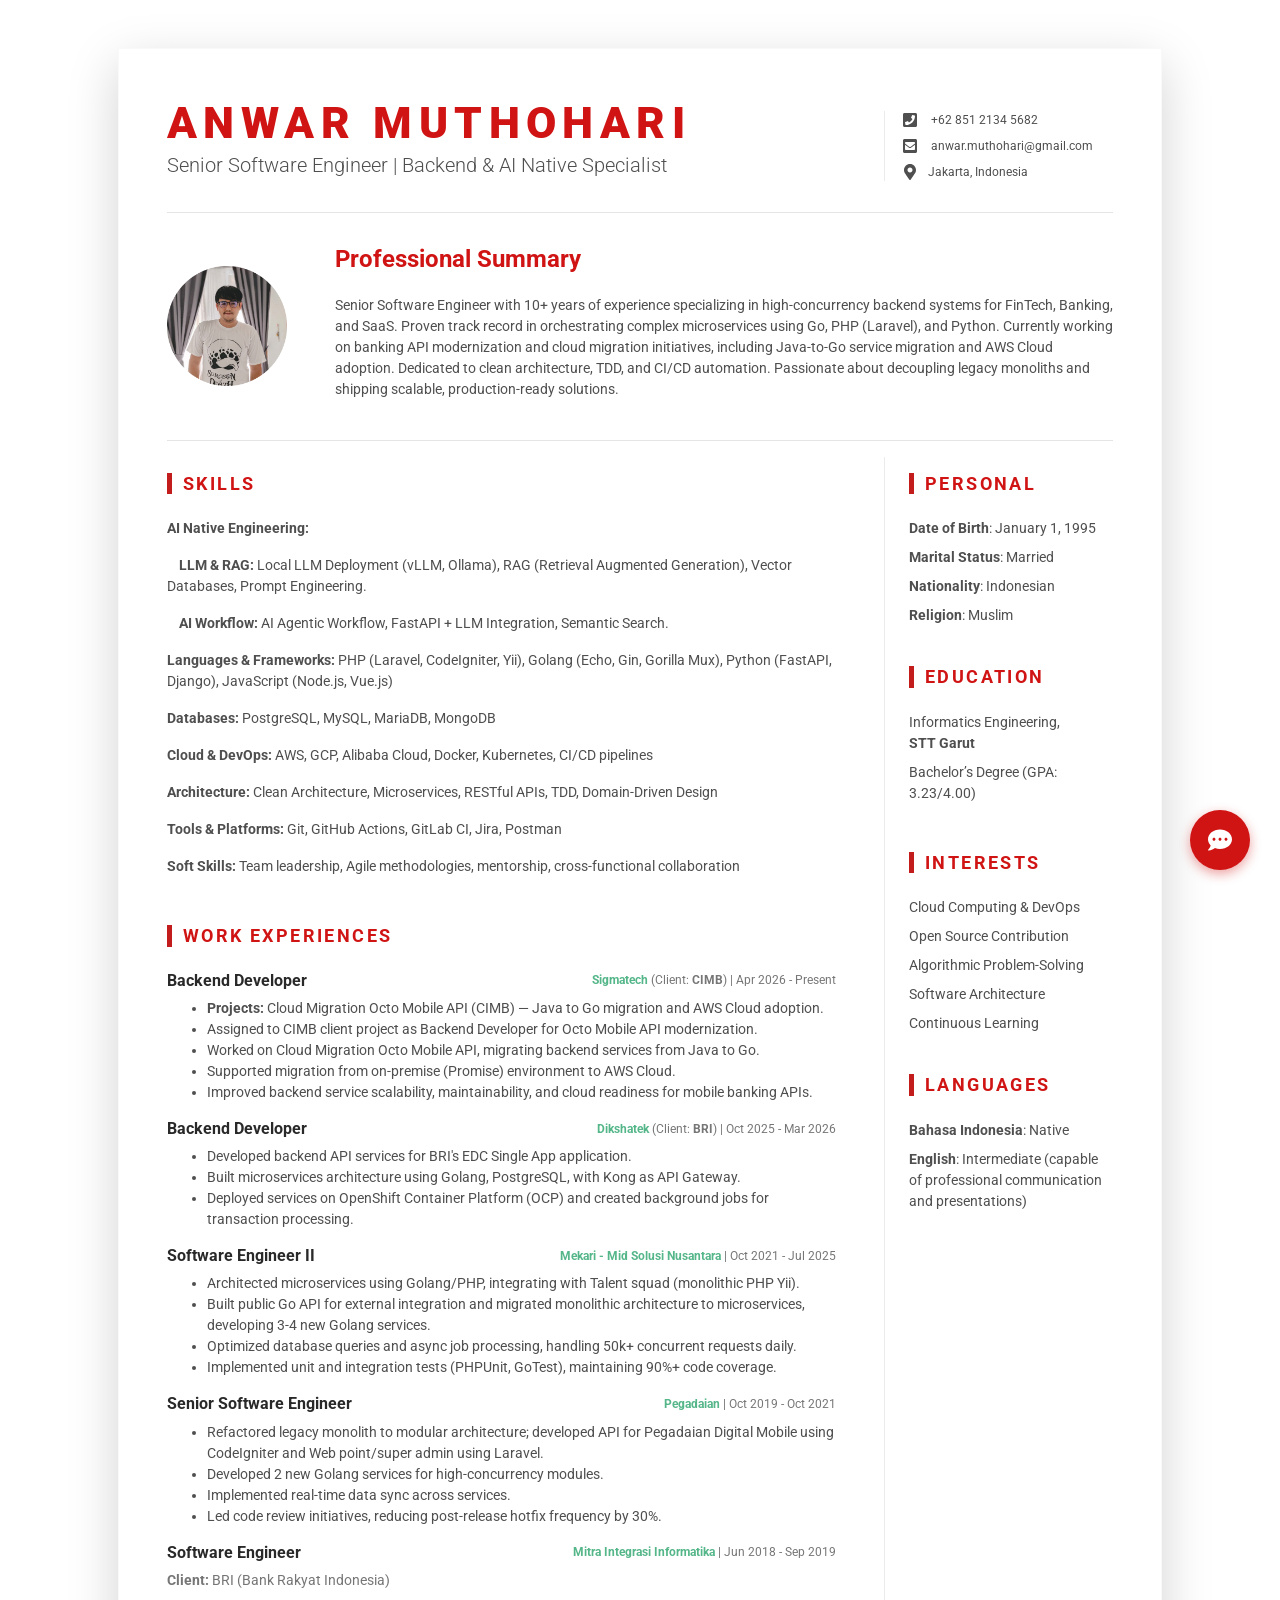
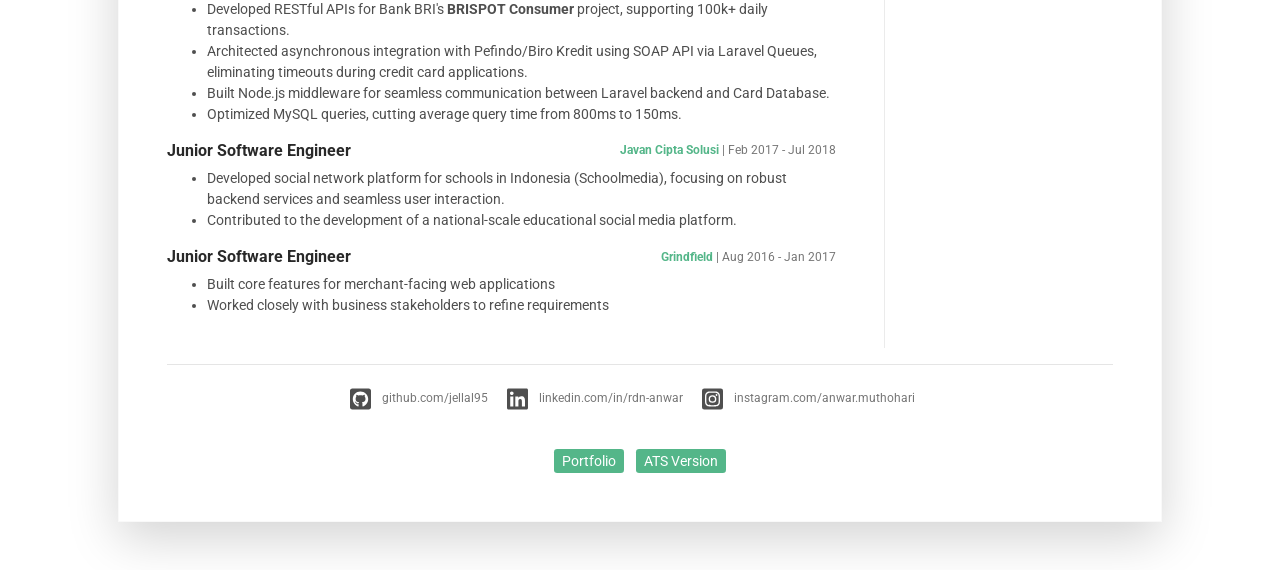
==== commit c41df166: "feat: add Sigmatech (CIMB) experience and Cloud Migration Octo Mobile API project details to portfol" ====
--- a/index.html
+++ b/index.html
@@ -199,7 +199,7 @@
                         <h4 class="item-title mb-md-0" style="color: #d01414">Professional Summary</h4>
                         <br>
                         <p class="mb-2">
-                            Senior Software Engineer with 10+ years of experience specializing in high-concurrency backend systems for FinTech, Banking, and SaaS. Proven track record in orchestrating complex microservices using Go, PHP (Laravel), and Python. Currently pioneering the integration of Local LLM and Agentic AI workflows to optimize enterprise-grade API performance. Dedicated to clean architecture, TDD, and CI/CD automation. Passionate about decoupling legacy monoliths and shipping scalable, production-ready solutions. (Started career in 2016).
+                            Senior Software Engineer with 10+ years of experience specializing in high-concurrency backend systems for FinTech, Banking, and SaaS. Proven track record in orchestrating complex microservices using Go, PHP (Laravel), and Python. Currently working on banking API modernization and cloud migration initiatives, including Java-to-Go service migration and AWS Cloud adoption. Dedicated to clean architecture, TDD, and CI/CD automation. Passionate about decoupling legacy monoliths and shipping scalable, production-ready solutions.
                         </p>
                     </div>
                 </div>
@@ -234,6 +234,24 @@
 
                         <section class="work-section py-3">
                             <h3 class="text-uppercase resume-section-heading mb-4">Work Experiences</h3>
+
+                                                            <div class="item mb-3">
+                                <div class="item-heading row align-items-center mb-2">
+                                    <h4 class="item-title col-12 col-md-6 col-lg-5 mb-2 mb-md-0">Backend Developer</h4>
+                                    <div class="item-meta col-12 col-md-6 col-lg-7 text-muted text-left text-md-right">
+                                        <strong><a href="https://sigma-tech.co.id/" target="_blank">Sigmatech</a></strong> (Client: <strong>CIMB</strong>) | Apr 2026 - Present
+                                    </div>
+                                </div>
+                                <div class="item-content">
+                                    <ul class="resume-list">
+                                        <li><strong>Projects:</strong> Cloud Migration Octo Mobile API (CIMB) — Java to Go migration and AWS Cloud adoption.</li>
+                                        <li>Assigned to CIMB client project as Backend Developer for Octo Mobile API modernization.</li>
+                                        <li>Worked on Cloud Migration Octo Mobile API, migrating backend services from Java to Go.</li>
+                                        <li>Supported migration from on-premise (Promise) environment to AWS Cloud.</li>
+                                        <li>Improved backend service scalability, maintainability, and cloud readiness for mobile banking APIs.</li>
+                                    </ul>
+                                </div>
+                            </div>
 
                             <div class="item mb-3">
                                 <div class="item-heading row align-items-center mb-2">
@@ -484,7 +502,9 @@
         function getBotResponse(input) {
                 const text = input.toLowerCase();
                 if (text.includes('hi') || text.includes('hello')) {
-                    return "Hi there! I'm Anwar's AI assistant. You can ask me about his <b>experience</b>, <b>skills</b>, <b>education</b>, or specific companies like <b>BRI</b>, <b>Mekari</b>, or <b>Pegadaian</b>. What would you like to know?";
+                    return "Hi there! I'm Anwar's AI assistant. You can ask me about his <b>experience</b>, <b>skills</b>, <b>education</b>, or specific companies like <b>Sigmatech</b>, <b>CIMB</b>, <b>BRI</b>, <b>Mekari</b>, or <b>Pegadaian</b>. What would you like to know?";
+                } else if (text.includes('sigmatech') || text.includes('cimb') || text.includes('octo')) {
+                    return "Anwar is currently working at <b>Sigmatech</b> with placement at <b>CIMB</b>. He works on the <b>Cloud Migration Octo Mobile API</b> project, migrating backend services from <b>Java to Go</b> and moving from <b>on-premise (Promise)</b> to <b>AWS Cloud</b>.";
                 } else if (text.includes('bri')) {
                     return "Anwar has extensive experience with BRI through two different roles:<br>1. <b>Dikshatek Indonesia:</b> Developed the <b>EDC Single App</b> using Golang, PostgreSQL, and Kong Gateway on OpenShift (OCP).<br>2. <b>Mitra Integrasi Informatika (MII):</b> Worked on <b>BRISPOT Consumer</b>, architected async SOAP integration with Pefindo/Biro Kredit via Laravel Queues, and built Node.js middleware for Laravel-to-Credit Card DB with Stored Procedures.";
                 } else if (text.includes('mekari')) {
@@ -494,7 +514,7 @@
                 } else if (text.includes('ai') || text.includes('llm') || text.includes('agent') || text.includes('native')) {
                     return "Anwar is an AI Native Engineer. He specializes in LLM Fine-tuning (LoRA/QLoRA), RAG systems, and building AI Agentic workflows with LangChain. His recent project is a Personal Knowledge Agent that indexes codebases into Vector Databases.";
                 } else if (text.includes('experience') || text.includes('work') || text.includes('job')) {
-                    return "Anwar has over 10 years of experience. He's currently a Backend Developer at Dikshatek (BRI Project). Previously, he held key roles at Mekari, Pegadaian, MII, Javan, and Grindfield.";
+                    return "Anwar has over 10 years of experience. He's currently a Backend Developer at Sigmatech (placement at CIMB), working on Cloud Migration Octo Mobile API from Java to Go and migrating from on-premise (Promise) to AWS Cloud. Previously, he worked at Dikshatek, Mekari, Pegadaian, MII, Javan, and Grindfield.";
                 } else if (text.includes('skill') || text.includes('tech') || text.includes('stack')) {
                     return "His core stack includes PHP (Laravel, CodeIgniter), Golang, Python (FastAPI), PostgreSQL, AWS, Docker, and Kubernetes. He's an expert in Clean Architecture and scalable systems. His AI Native skills include LLM Fine-tuning (LoRA/QLoRA), RAG systems, vLLM, and Vector Databases (Pinecone/Milvus).";
                 } else if (text.includes('contact') || text.includes('email') || text.includes('phone') || text.includes('hire')) {
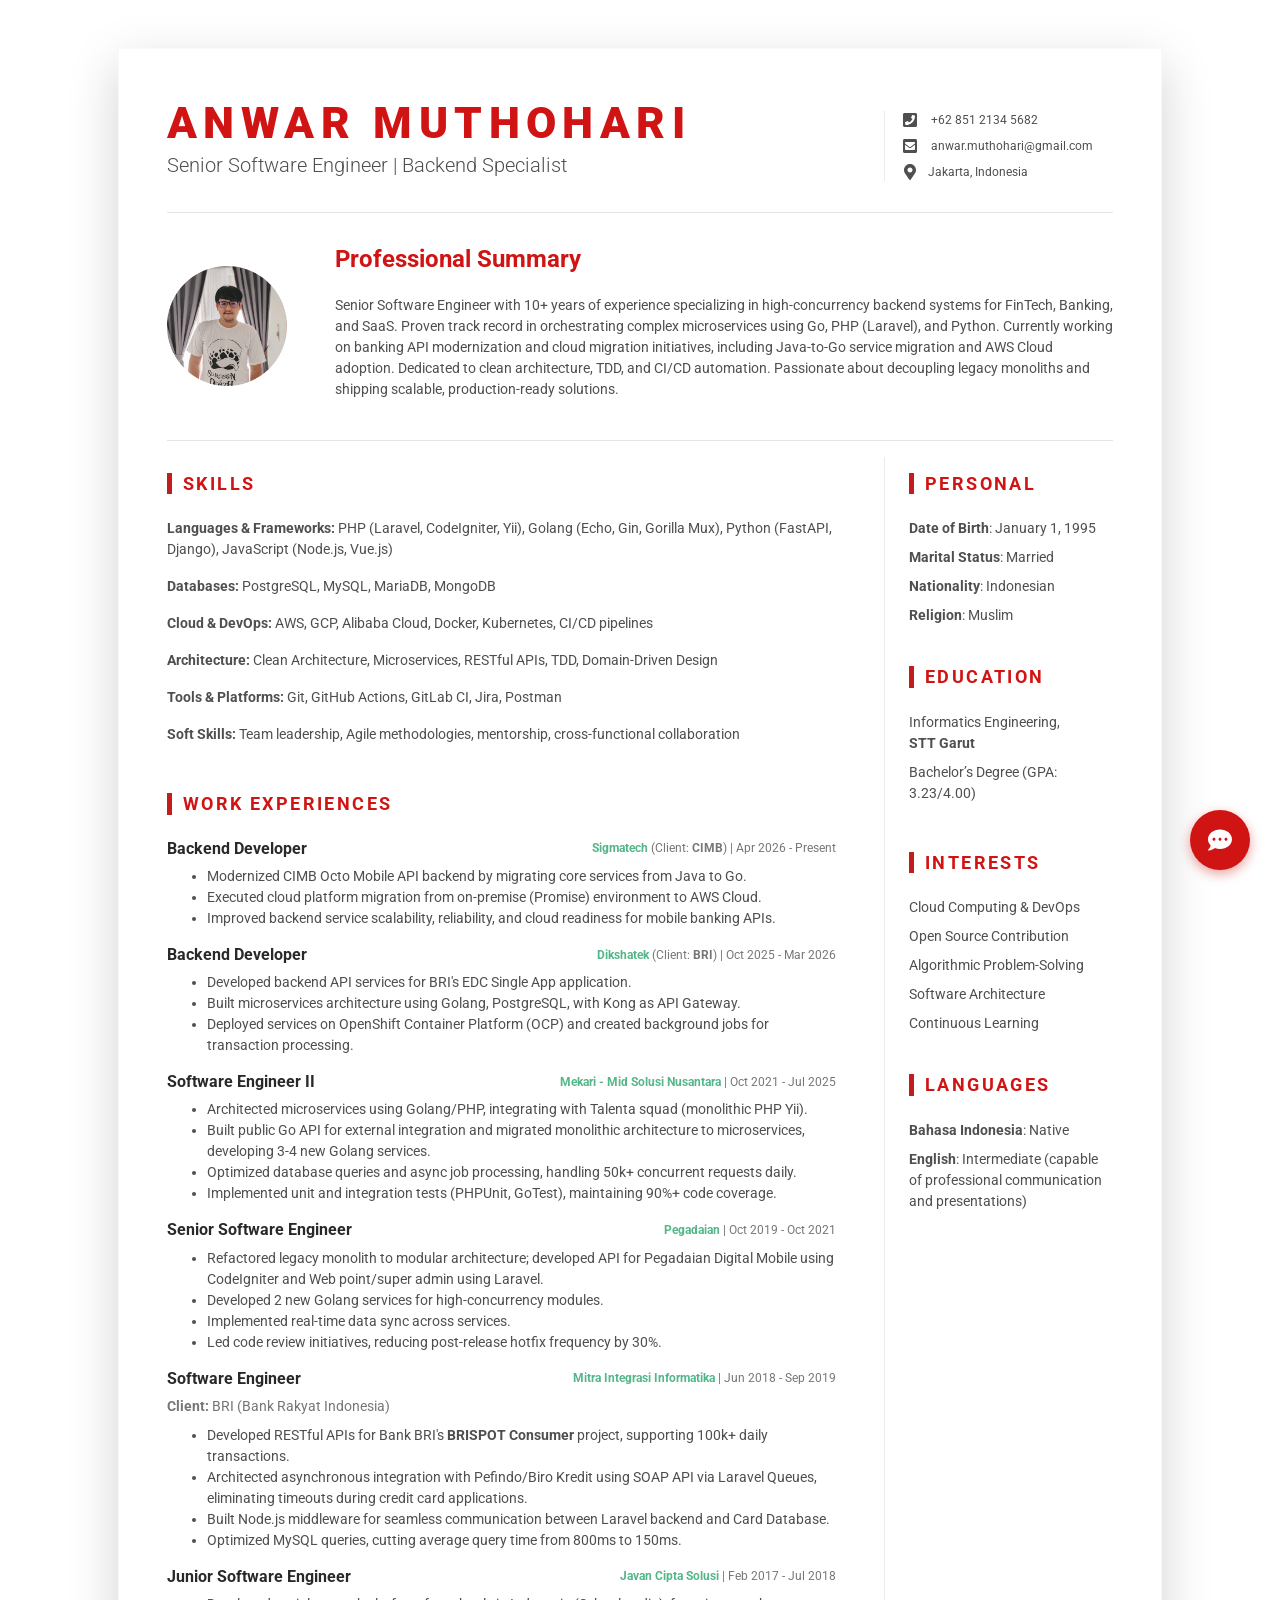
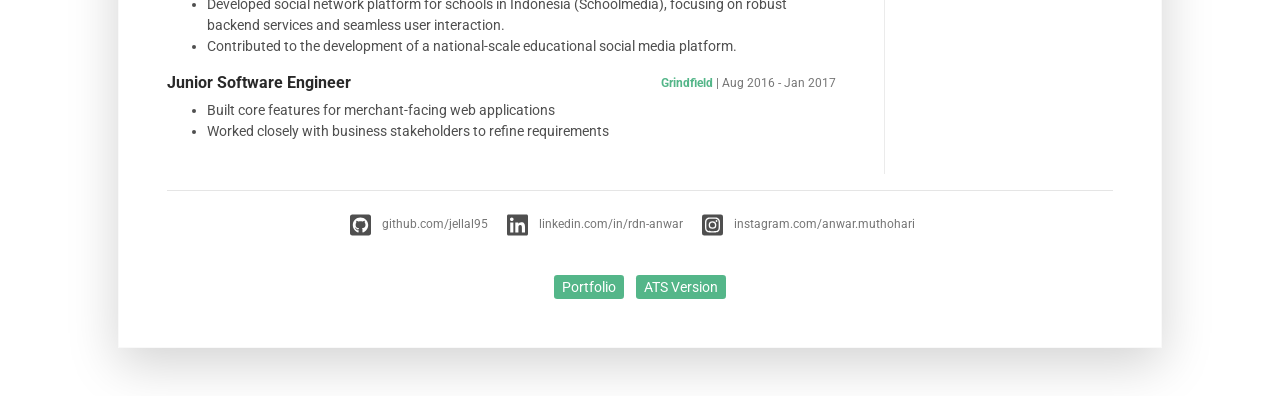
==== commit eb6ac421: "fix: clean portfolio duplicate, remove AI engineer tags, sync timeline dates & streamline experience" ====
--- a/index.html
+++ b/index.html
@@ -169,7 +169,7 @@
                 <div class="row align-items-center">
                     <div class="resume-title col-12 col-md-6 col-lg-8 col-xl-9">
                         <h2 class="resume-name mb-0 text-uppercase">Anwar Muthohari</h2>
-                        <p class="resume-tagline">Senior Software Engineer | Backend & AI Native Specialist</p>
+                        <p class="resume-tagline">Senior Software Engineer | Backend Specialist</p>
                     </div>
                     <div class="resume-contact col-12 col-md-6 col-lg-4 col-xl-3">
                         <ul class="list-unstyled mb-0">
@@ -212,9 +212,6 @@
                             <h3 class="text-uppercase resume-section-heading mb-4">Skills</h3>
                             <div class="item mb-3">
                                 <div class="item-content">
-                                    <p><strong>AI Native Engineering:</strong></p>
-                                    <p>&nbsp;&nbsp;&nbsp;&nbsp;<strong>LLM & RAG:</strong> Local LLM Deployment (vLLM, Ollama), RAG (Retrieval Augmented Generation), Vector Databases, Prompt Engineering.</p>
-                                    <p>&nbsp;&nbsp;&nbsp;&nbsp;<strong>AI Workflow:</strong> AI Agentic Workflow, FastAPI + LLM Integration, Semantic Search.</p>
                                     <p><strong>Languages & Frameworks:</strong> PHP (Laravel, CodeIgniter, Yii), Golang
                                         (Echo, Gin, Gorilla Mux), Python (FastAPI, Django), JavaScript (Node.js, Vue.js)
                                     </p>
@@ -244,11 +241,9 @@
                                 </div>
                                 <div class="item-content">
                                     <ul class="resume-list">
-                                        <li><strong>Projects:</strong> Cloud Migration Octo Mobile API (CIMB) — Java to Go migration and AWS Cloud adoption.</li>
-                                        <li>Assigned to CIMB client project as Backend Developer for Octo Mobile API modernization.</li>
-                                        <li>Worked on Cloud Migration Octo Mobile API, migrating backend services from Java to Go.</li>
-                                        <li>Supported migration from on-premise (Promise) environment to AWS Cloud.</li>
-                                        <li>Improved backend service scalability, maintainability, and cloud readiness for mobile banking APIs.</li>
+                                        <li>Modernized CIMB Octo Mobile API backend by migrating core services from Java to Go.</li>
+                                        <li>Executed cloud platform migration from on-premise (Promise) environment to AWS Cloud.</li>
+                                        <li>Improved backend service scalability, reliability, and cloud readiness for mobile banking APIs.</li>
                                     </ul>
                                 </div>
                             </div>
@@ -280,7 +275,7 @@
                                 </div>
                                 <div class="item-content">
                                     <ul class="resume-list">
-                                        <li>Architected microservices using Golang/PHP, integrating with Talent squad (monolithic PHP Yii).</li>
+                                        <li>Architected microservices using Golang/PHP, integrating with Talenta squad (monolithic PHP Yii).</li>
                                         <li>Built public Go API for external integration and migrated monolithic architecture to microservices, developing 3-4 new Golang services.</li>
                                         <li>Optimized database queries and async job processing, handling 50k+ concurrent requests daily.</li>
                                         <li>Implemented unit and integration tests (PHPUnit, GoTest), maintaining 90%+ code coverage.</li>
@@ -511,18 +506,16 @@
                     return "At Mekari, Anwar worked as a Software Engineer II. He integrated the Talenta squad (monolithic PHP Yii), built a public Go API for external integration, and migrated the legacy monolithic architecture to microservices, developing 3-4 new Golang services.";
                 } else if (text.includes('pegadaian')) {
                     return "At Pegadaian, Anwar served as a Senior Software Engineer. He refactored legacy monoliths to modular architecture, developed the Pegadaian Digital Mobile API using CodeIgniter, built Web point/super admin tools using Laravel, and developed 2 new Golang services for high-concurrency modules.";
-                } else if (text.includes('ai') || text.includes('llm') || text.includes('agent') || text.includes('native')) {
-                    return "Anwar is an AI Native Engineer. He specializes in LLM Fine-tuning (LoRA/QLoRA), RAG systems, and building AI Agentic workflows with LangChain. His recent project is a Personal Knowledge Agent that indexes codebases into Vector Databases.";
                 } else if (text.includes('experience') || text.includes('work') || text.includes('job')) {
                     return "Anwar has over 10 years of experience. He's currently a Backend Developer at Sigmatech (placement at CIMB), working on Cloud Migration Octo Mobile API from Java to Go and migrating from on-premise (Promise) to AWS Cloud. Previously, he worked at Dikshatek, Mekari, Pegadaian, MII, Javan, and Grindfield.";
                 } else if (text.includes('skill') || text.includes('tech') || text.includes('stack')) {
-                    return "His core stack includes PHP (Laravel, CodeIgniter), Golang, Python (FastAPI), PostgreSQL, AWS, Docker, and Kubernetes. He's an expert in Clean Architecture and scalable systems. His AI Native skills include LLM Fine-tuning (LoRA/QLoRA), RAG systems, vLLM, and Vector Databases (Pinecone/Milvus).";
+                    return "His core stack includes PHP (Laravel, CodeIgniter), Golang, Python (FastAPI), PostgreSQL, AWS, Docker, and Kubernetes. He's an expert in Clean Architecture and scalable systems.";
                 } else if (text.includes('contact') || text.includes('email') || text.includes('phone') || text.includes('hire')) {
                     return "You can reach Anwar via email at <a href='mailto:anwar.muthohari@gmail.com'>anwar.muthohari@gmail.com</a>, phone at +62 851 2134 5682, or click here to <a href='https://wa.me/6285121345682' target='_blank'>Chat via WhatsApp</a>.";
                 } else if (text.includes('education') || text.includes('university') || text.includes('study')) {
                     return "He holds a Bachelor's Degree in Informatics Engineering from STT Garut with a GPA of 3.23.";
                 } else {
-                    return "I'm a simple AI assistant. I can tell you about Anwar's <b>BRI projects</b>, <b>Mekari</b>, <b>Pegadaian</b>, <b>AI/LLM skills</b>, or <b>contact</b> info. What would you like to know?";
+                    return "I'm a simple AI assistant. I can tell you about Anwar's <b>BRI projects</b>, <b>Mekari</b>, <b>Pegadaian</b>, or <b>contact</b> info. What would you like to know?";
                 }
             }
 
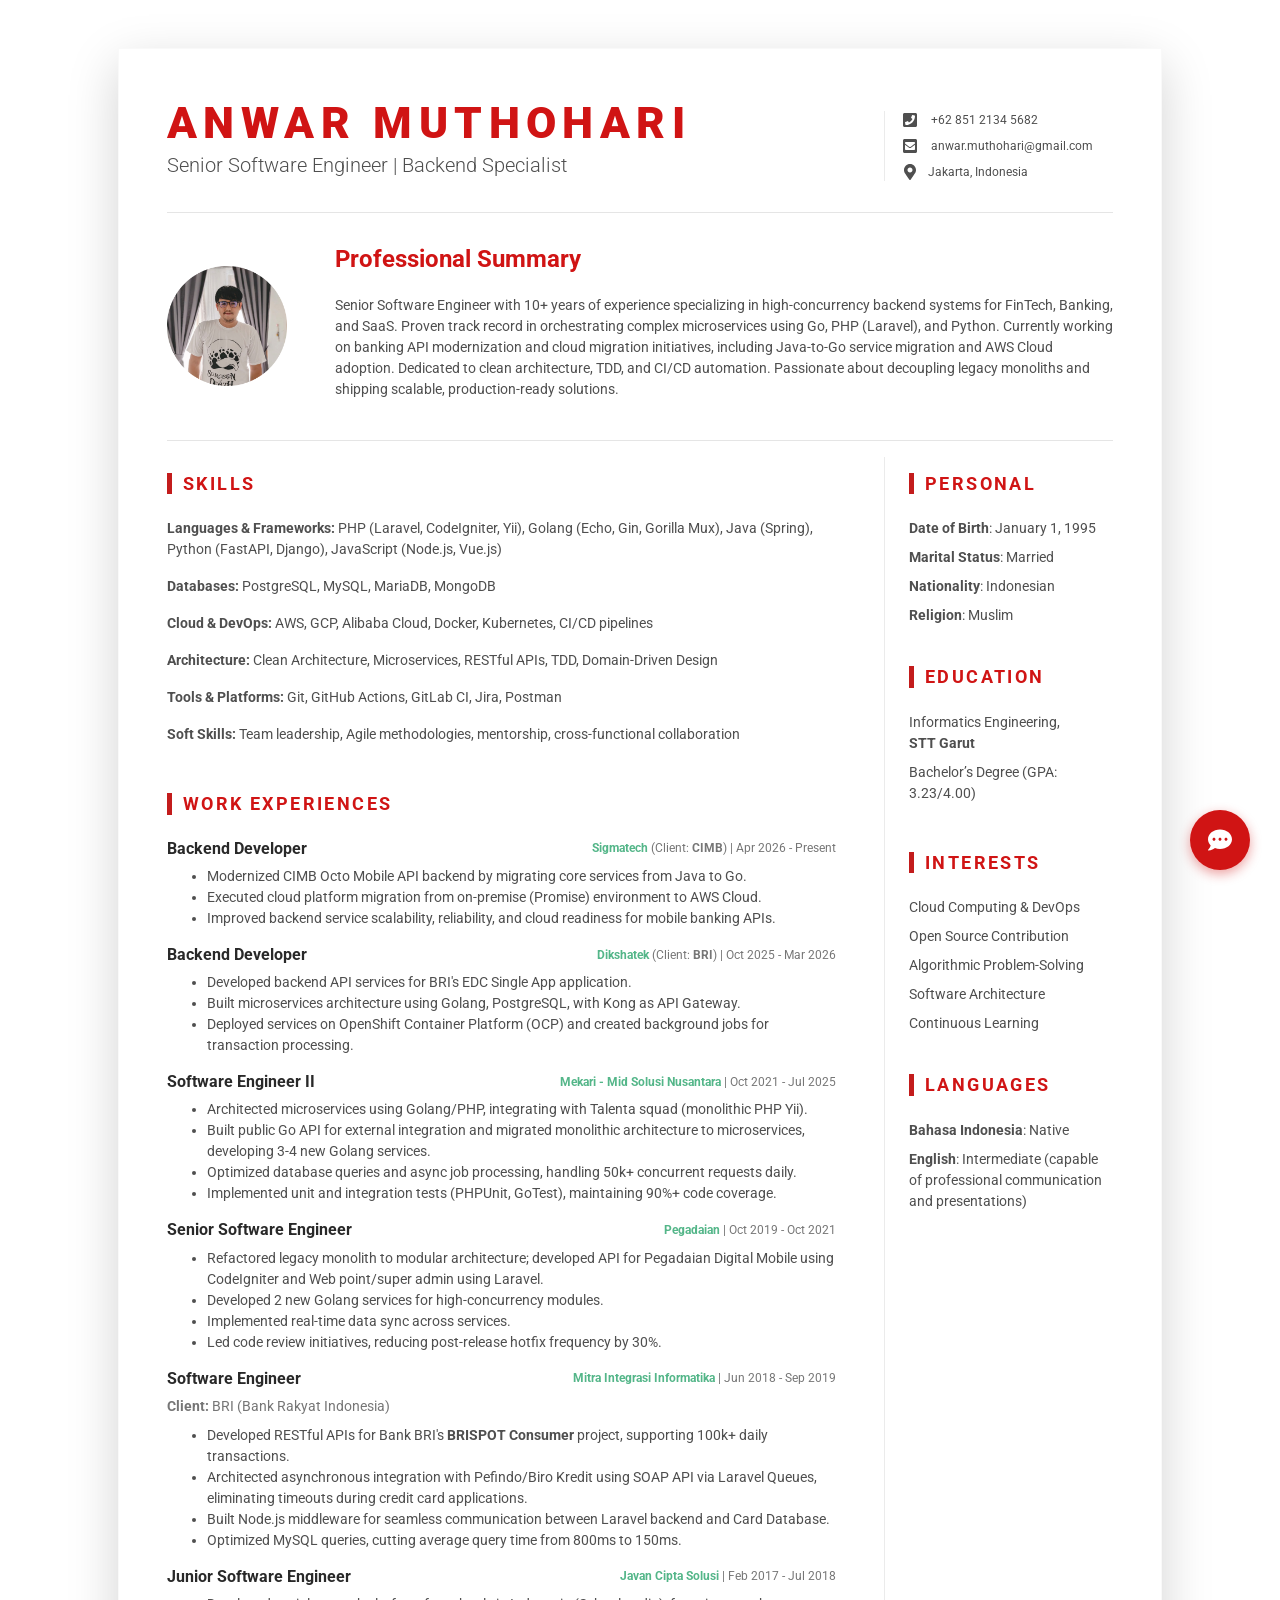
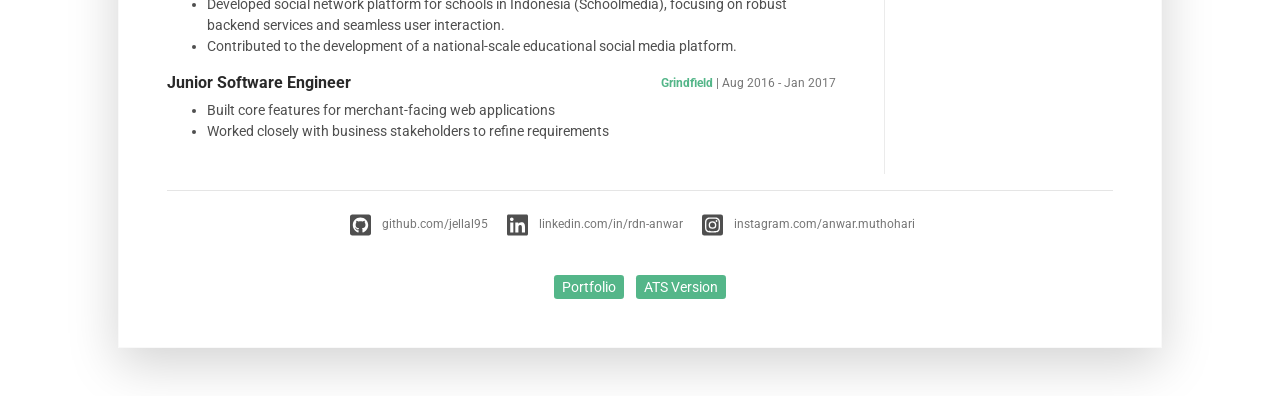
==== commit 781daf1a: "feat: add Java (Spring) to languages and frameworks" ====
--- a/index.html
+++ b/index.html
@@ -213,7 +213,7 @@
                             <div class="item mb-3">
                                 <div class="item-content">
                                     <p><strong>Languages & Frameworks:</strong> PHP (Laravel, CodeIgniter, Yii), Golang
-                                        (Echo, Gin, Gorilla Mux), Python (FastAPI, Django), JavaScript (Node.js, Vue.js)
+                                        (Echo, Gin, Gorilla Mux), Java (Spring), Python (FastAPI, Django), JavaScript (Node.js, Vue.js)
                                     </p>
                                     <p><strong>Databases:</strong> PostgreSQL, MySQL, MariaDB, MongoDB</p>
 
@@ -508,8 +508,8 @@
                     return "At Pegadaian, Anwar served as a Senior Software Engineer. He refactored legacy monoliths to modular architecture, developed the Pegadaian Digital Mobile API using CodeIgniter, built Web point/super admin tools using Laravel, and developed 2 new Golang services for high-concurrency modules.";
                 } else if (text.includes('experience') || text.includes('work') || text.includes('job')) {
                     return "Anwar has over 10 years of experience. He's currently a Backend Developer at Sigmatech (placement at CIMB), working on Cloud Migration Octo Mobile API from Java to Go and migrating from on-premise (Promise) to AWS Cloud. Previously, he worked at Dikshatek, Mekari, Pegadaian, MII, Javan, and Grindfield.";
-                } else if (text.includes('skill') || text.includes('tech') || text.includes('stack')) {
-                    return "His core stack includes PHP (Laravel, CodeIgniter), Golang, Python (FastAPI), PostgreSQL, AWS, Docker, and Kubernetes. He's an expert in Clean Architecture and scalable systems.";
+                } else if (text.includes('skill') || text.includes('tech') || text.includes('stack') || text.includes('java') || text.includes('spring')) {
+                    return "His core stack includes PHP (Laravel, CodeIgniter), Golang, Java (Spring), Python (FastAPI), PostgreSQL, AWS, Docker, and Kubernetes. He's an expert in Clean Architecture and scalable systems.";
                 } else if (text.includes('contact') || text.includes('email') || text.includes('phone') || text.includes('hire')) {
                     return "You can reach Anwar via email at <a href='mailto:anwar.muthohari@gmail.com'>anwar.muthohari@gmail.com</a>, phone at +62 851 2134 5682, or click here to <a href='https://wa.me/6285121345682' target='_blank'>Chat via WhatsApp</a>.";
                 } else if (text.includes('education') || text.includes('university') || text.includes('study')) {
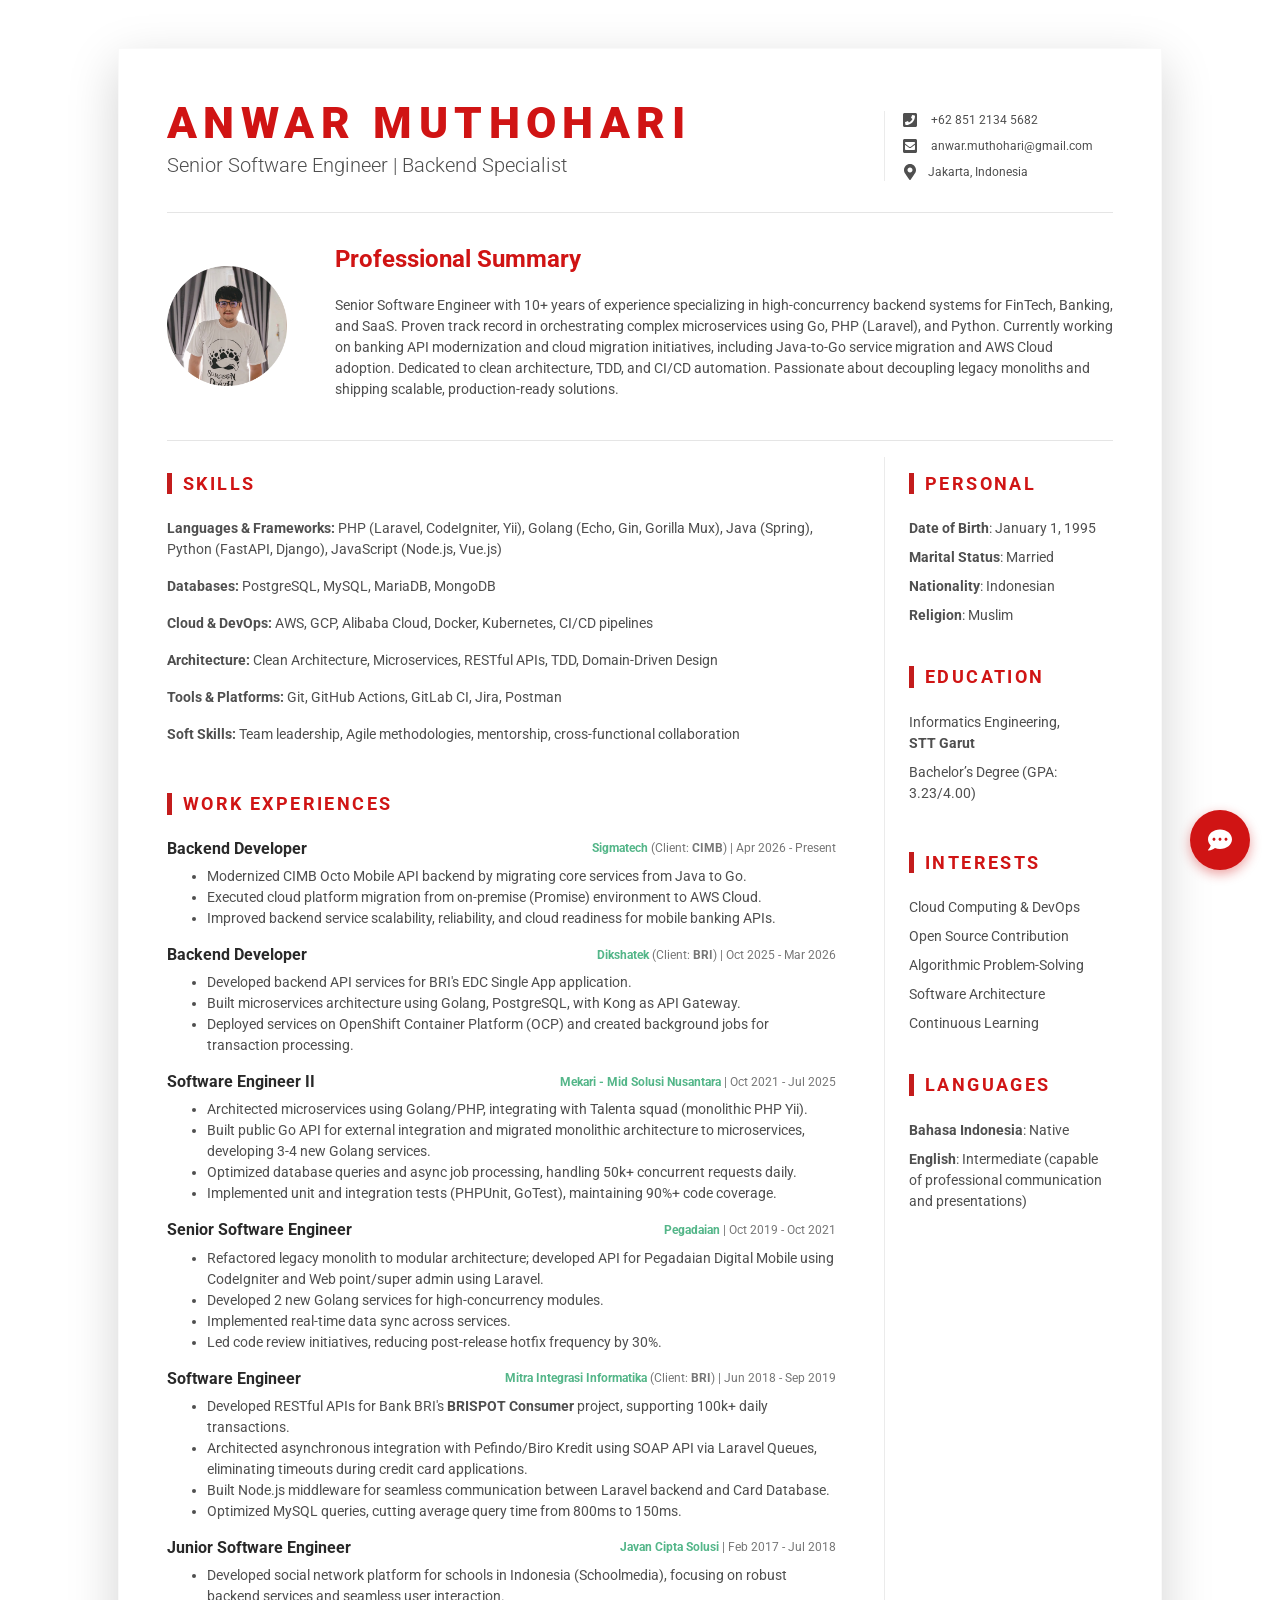
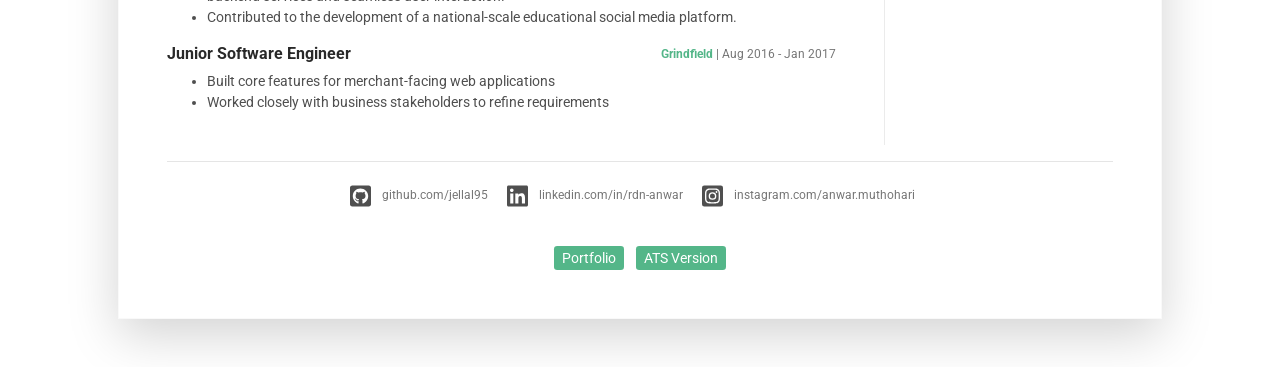
==== commit 35c54949: "refactor: standardize client format for vendor roles" ====
--- a/index.html
+++ b/index.html
@@ -307,12 +307,10 @@
                                 <div class="item-heading row align-items-center mb-2">
                                     <h4 class="item-title col-12 col-md-6 col-lg-5 mb-2 mb-md-0">Software Engineer</h4>
                                     <div class="item-meta col-12 col-md-6 col-lg-7 text-muted text-left text-md-right">
-                                        <strong><a href="https://www.mii.co.id" target="_blank">Mitra Integrasi
-                                            Informatika</a></strong> | Jun 2018 - Sep 2019
-                                    </div>
-                                </div>
-                                <div class="item-content">
-                                    <p class="text-muted mb-2"><strong>Client:</strong> BRI (Bank Rakyat Indonesia)</p>
+                                        <strong><a href="https://www.mii.co.id" target="_blank">Mitra Integrasi Informatika</a></strong> (Client: <strong>BRI</strong>) | Jun 2018 - Sep 2019
+                                    </div>
+                                </div>
+                                <div class="item-content">
                                     <ul class="resume-list">
                                         <li>Developed RESTful APIs for Bank BRI's <strong>BRISPOT Consumer</strong> project, supporting 100k+ daily transactions.</li>
                                         <li>Architected asynchronous integration with Pefindo/Biro Kredit using SOAP API via Laravel Queues, eliminating timeouts during credit card applications.</li>
